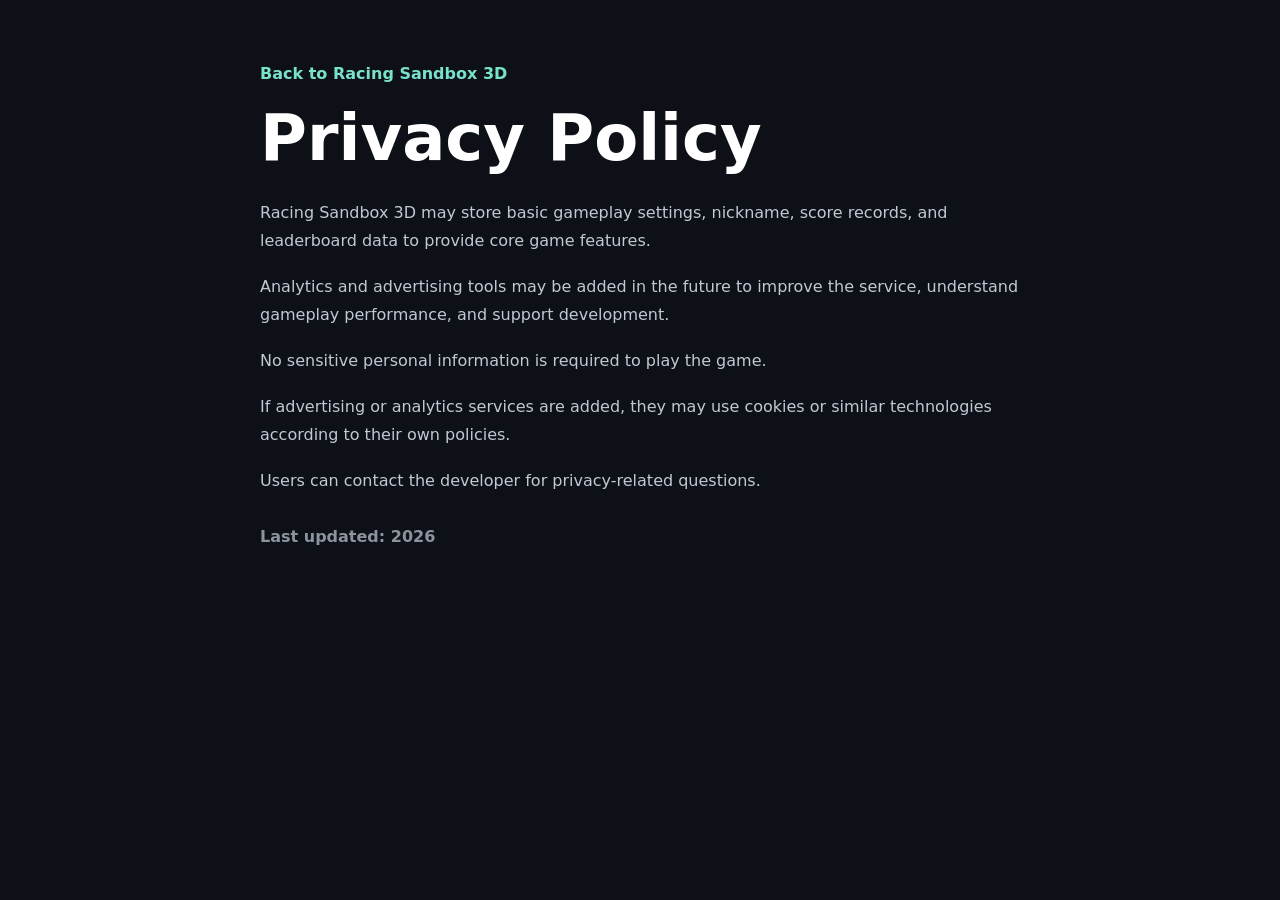
==== privacy.html @ 049fa621 "Formalize privacy and ad placeholders" ====
<!DOCTYPE html>
<html lang="en">
<head>
  <meta charset="UTF-8" />
  <meta name="viewport" content="width=device-width, initial-scale=1.0" />
  <title>Privacy Policy - Racing Sandbox 3D</title>
  <link rel="icon" type="image/svg+xml" href="favicon.svg" />
  <link rel="stylesheet" href="style.css" />
</head>
<body class="policy-page">
  <main class="policy-document">
    <a class="policy-back" href="/">Back to Racing Sandbox 3D</a>
    <h1>Privacy Policy</h1>
    <p>Racing Sandbox 3D may store basic gameplay settings, nickname, score records, and leaderboard data to provide core game features.</p>
    <p>Analytics and advertising tools may be added in the future to improve the service, understand gameplay performance, and support development.</p>
    <p>No sensitive personal information is required to play the game.</p>
    <p>If advertising or analytics services are added, they may use cookies or similar technologies according to their own policies.</p>
    <p>Users can contact the developer for privacy-related questions.</p>
    <p class="policy-updated">Last updated: 2026</p>
  </main>
</body>
</html>
---- style.css ----
*, *::before, *::after { box-sizing: border-box; margin: 0; padding: 0; }

html, body {
  width: 100%; height: 100%;
  overflow: hidden;
  background: #0d1117;
  font-family: 'Segoe UI', system-ui, sans-serif;
  color: #fff;
}

#three-canvas, #hud-canvas {
  position: fixed;
  top: 0; left: 0;
  width: 100%; height: 100%;
  display: none;
}
#three-canvas { z-index: 0; }
#hud-canvas   { z-index: 1; pointer-events: none; }

/* ── screens ── */
.screen {
  display: none;
  position: fixed; inset: 0;
  z-index: 10;
  background: linear-gradient(160deg, #0d1117 0%, #11202e 100%);
  flex-direction: column;
  align-items: center;
}
.screen.active { display: flex; }

.screen-header { text-align: center; padding: 32px 0 16px; }
.screen-header h1 {
  font-size: 2.4rem; font-weight: 900;
  letter-spacing: 4px;
  background: linear-gradient(90deg, #2ec4b6, #c77dff);
  -webkit-background-clip: text; -webkit-text-fill-color: transparent;
}
.screen-header .subtitle { color: #8b949e; margin-top: 6px; font-size: 1rem; }

.main-menu {
  width: min(1120px, calc(100vw - 32px));
  height: 100%;
  overflow-y: auto;
  padding: 72px 0 36px;
}
.main-hero {
  min-height: min(620px, calc(100vh - 40px));
  display: grid;
  align-content: center;
  gap: 18px;
}
.main-kicker {
  color: #79e2cb;
  font-size: 0.82rem;
  font-weight: 900;
  letter-spacing: 0.12em;
  text-transform: uppercase;
}
.main-hero h1 {
  font-size: clamp(2.5rem, 7vw, 5.6rem);
  line-height: 0.95;
  letter-spacing: 0;
}
.main-copy {
  max-width: 650px;
  color: #c0c8d4;
  font-size: 1.08rem;
  line-height: 1.55;
}
.main-controls,
.main-actions {
  display: flex;
  flex-wrap: wrap;
  gap: 10px;
}
.main-controls span {
  border: 1px solid #30363d;
  border-radius: 8px;
  background: rgba(13,17,23,0.72);
  color: #d7dde8;
  padding: 8px 10px;
  font-size: 0.84rem;
  font-weight: 800;
}
.main-play {
  min-width: 180px;
  min-height: 52px;
}
.main-info {
  display: grid;
  grid-template-columns: repeat(4, minmax(0, 1fr));
  gap: 14px;
  padding-bottom: 20px;
}
.main-info article {
  border-top: 1px solid #30363d;
  padding-top: 14px;
}
.main-info h2 {
  font-size: 0.95rem;
  margin-bottom: 6px;
}
.main-info p {
  color: #9aa4b2;
  font-size: 0.82rem;
  line-height: 1.5;
}
.main-info-link,
.main-footer-links a,
.policy-back {
  color: #79e2cb;
  font-weight: 800;
  text-decoration: none;
}
.main-info-link:hover,
.main-footer-links a:hover,
.policy-back:hover {
  text-decoration: underline;
}
.main-footer-links {
  display: flex;
  flex-wrap: wrap;
  gap: 14px;
  border-top: 1px solid #30363d;
  padding: 18px 0 0;
  margin-top: 8px;
}
.ad-placeholder {
  width: 100%;
  max-width: 728px;
  height: 90px;
  min-height: 90px;
  display: grid;
  place-items: center;
  align-content: center;
  gap: 4px;
  border: 1px dashed #58606b;
  border-radius: 8px;
  background: rgba(255,255,255,0.045);
  color: #c0c8d4;
  margin-top: 8px;
  flex-shrink: 0;
}
.ad-placeholder span {
  font-weight: 900;
  letter-spacing: 0.08em;
  text-transform: uppercase;
}
.ad-placeholder small {
  color: #7d8590;
}
#ad-main-menu-banner,
#ad-game-over-banner {
  max-width: 728px;
  height: 90px;
}
.profile-widget { position: fixed; top: 16px; right: 16px; z-index: 55; }
.profile-chip {
  min-width: 176px; height: 42px;
  display: grid; grid-template-columns: 14px 1fr auto;
  align-items: center; gap: 9px;
  border: 1px solid rgba(255,255,255,0.16);
  border-radius: 999px; background: rgba(13,17,23,0.86);
  color: #fff; padding: 0 14px; cursor: pointer; font-weight: 800;
}
.profile-dot { width: 12px; height: 12px; border-radius: 50%; background: #2ec4b6; }
.profile-chip b { color: #ffd166; font-size: 0.8rem; }
.profile-panel {
  position: absolute; top: 50px; right: 0; width: 318px;
  border: 1px solid #30363d; border-radius: 12px;
  background: #151b23; padding: 16px;
  box-shadow: 0 20px 50px rgba(0,0,0,0.45);
}
.profile-panel-head {
  display: flex; justify-content: space-between; align-items: center;
  margin-bottom: 12px;
}
.profile-auth-box, .profile-field { display: grid; gap: 7px; margin-bottom: 12px; }
.profile-auth-box input, .profile-field input {
  height: 36px; border-radius: 8px; border: 1px solid #30363d;
  background: #0d1117; color: #fff; padding: 0 11px;
}
.profile-field span, .profile-auth-box span, .profile-note {
  color: #8b949e; font-size: 0.76rem;
}
.profile-wallet {
  height: 42px; display: flex; align-items: center; justify-content: space-between;
  border-radius: 8px; background: #0d1117; padding: 0 12px; margin-bottom: 12px;
}
.profile-wallet b { color: #ffd166; }
.profile-note { margin-top: 10px; line-height: 1.4; }

/* ── car select ── */
.category-tabs {
  display: flex; gap: 8px; margin-bottom: 20px;
}
.cat-tab {
  padding: 8px 22px; border-radius: 20px; border: none; cursor: pointer;
  font-size: 0.85rem; font-weight: 600; transition: all .15s;
  background: #1e2630; color: #aaa;
}
.cat-tab.active { background: #2ec4b6; color: #0d1117; }

.home-layout {
  display: grid;
  grid-template-columns: minmax(0, 1fr) 340px;
  gap: 22px;
  width: min(1320px, calc(100vw - 32px));
  min-height: 0;
}
.car-grid {
  display: flex; gap: 20px; flex-wrap: wrap;
  justify-content: center; padding: 0 4px 8px;
  overflow-y: auto; max-height: 52vh;
}

.car-card {
  width: 218px; border-radius: 12px; padding: 14px;
  background: linear-gradient(180deg, #1b222c 0%, #121820 100%);
  border: 2px solid #30363d;
  cursor: pointer; transition: all .18s; text-align: center;
  flex-shrink: 0;
}
.car-card:hover  { border-color: #555; transform: translateY(-3px); }
.car-card.selected { border-color: #2ec4b6; background: #0e2a33; }

.car-preview {
  width: 100%; height: 96px;
  border-radius: 8px; margin-bottom: 10px;
  display: flex; align-items: center; justify-content: center;
  border: 1px solid rgba(255,255,255,0.06);
  overflow: hidden;
}
.car-preview canvas { width: 100%; height: 100%; }
.car-name  { font-size: 0.95rem; font-weight: 700; margin-bottom: 4px; }
.car-badge {
  display: inline-block; padding: 2px 10px; border-radius: 10px;
  font-size: 0.72rem; font-weight: 600; color: #0d1117;
  background: #2ec4b6; margin-bottom: 8px;
}
.car-spec  { font-size: 0.75rem; color: #8b949e; line-height: 1.7; text-align: left; }
.car-tags {
  display: flex; justify-content: center; gap: 6px;
  margin: 2px 0 10px;
}
.car-tags span {
  background: #0d1117;
  border: 1px solid #2c3542;
  border-radius: 6px;
  color: #b7c0cf;
  font-size: 0.68rem;
  padding: 2px 7px;
}
.stat-row {
  display: grid;
  grid-template-columns: 42px 1fr;
  align-items: center;
  gap: 8px;
  margin: 7px 0;
}
.stat-row b {
  height: 7px;
  background: #0d1117;
  border-radius: 8px;
  overflow: hidden;
}
.stat-row i {
  display: block;
  height: 100%;
  background: linear-gradient(90deg, #2ec4b6, #ffd84a);
}
.stat-row.over b {
  box-shadow: 0 0 0 1px #ffd166, 0 0 18px rgba(255, 209, 102, 0.38);
}
.stat-row.over i {
  background: linear-gradient(90deg, #ffd166, #ff4d6d);
}

.screen-footer {
  display: flex; align-items: center; justify-content: space-between;
  width: 100%; max-width: 960px; padding: 16px 24px 28px;
  margin-top: auto;
}
.car-desc { color: #8b949e; font-size: 0.9rem; flex: 1; padding-right: 20px; }
.menu-credits {
  color: #6f7886;
  font-size: 0.76rem;
  padding: 0 16px 14px;
  text-align: center;
}

/* ── track select ── */
.track-grid {
  display: flex; gap: 18px; justify-content: center;
  padding: 8px 24px; overflow-y: auto;
  flex-wrap: wrap; max-width: 1400px;
  max-height: 60vh;
}
.track-card {
  width: 316px; border-radius: 10px; overflow: hidden;
  background: #161b22; border: 2px solid #30363d;
  cursor: pointer; transition: all .18s;
  flex-shrink: 0;
}
.track-card:hover   { border-color: #555; transform: translateY(-3px); }
.track-card.selected { border-color: #2ec4b6; background: #0e2a33; }
.track-map { width: 100%; height: 160px; display: block; }
.track-info { padding: 10px 14px 12px; }
.track-info h3   { font-size: 0.95rem; margin-bottom: 4px; }
.track-info span { font-size: 0.72rem; color: #8b949e; margin-right: 10px; }
.track-info .track-gp {
  display: block;
  color: #d7dde8;
  font-weight: 800;
  margin: 0 0 6px;
}
.track-info .desc {
  display: block; font-size: 0.7rem; color: #6b7280;
  margin-top: 4px; line-height: 1.3;
}
.track-info .track-character {
  color: #d7dde8;
  font-weight: 700;
}
.track-selected-badge {
  display: block; text-align: center;
  color: #2ec4b6; font-size: 0.8rem; font-weight: 700;
  padding-bottom: 10px;
}

/* ── skin / mode select ── */
.skin-grid,
.mode-grid {
  display: flex;
  gap: 18px;
  justify-content: center;
  align-content: flex-start;
  flex-wrap: wrap;
  width: min(1120px, calc(100vw - 32px));
  max-height: 62vh;
  overflow-y: auto;
  padding: 8px 12px;
}
.skin-card,
.mode-card {
  width: 250px;
  min-height: 190px;
  border-radius: 10px;
  border: 2px solid #30363d;
  background: #161b22;
  color: #fff;
  cursor: pointer;
  text-align: left;
  padding: 16px;
  transition: transform .18s, border-color .18s, background .18s;
}
.skin-card:hover,
.mode-card:hover {
  transform: translateY(-3px);
  border-color: #555;
}
.skin-card.selected,
.mode-card:hover {
  border-color: #2ec4b6;
  background: #0e2a33;
}
.skin-card.locked {
  opacity: 0.55;
  filter: saturate(0.55);
}
.skin-swatch {
  display: block;
  height: 58px;
  border-radius: 8px;
  margin-bottom: 12px;
  border: 1px solid rgba(255,255,255,0.16);
  background:
    linear-gradient(135deg, var(--skin-color), var(--skin-color) 48%, var(--skin-accent) 50%, var(--skin-accent)),
    #0d1117;
  box-shadow: inset 0 0 24px rgba(255,255,255,0.1);
}
.skin-card b,
.mode-card b {
  display: block;
  font-size: 1rem;
  margin-bottom: 4px;
}
.mode-card b {
  font-size: 1.4rem;
  letter-spacing: 2px;
}
.skin-card small {
  display: inline-block;
  color: #0d1117;
  background: var(--skin-accent);
  border-radius: 999px;
  padding: 2px 9px;
  font-size: 0.68rem;
  font-weight: 900;
  margin-bottom: 10px;
}
.skin-card em,
.skin-card span:not(.skin-swatch),
.mode-card span {
  display: block;
  color: #9aa4b2;
  font-size: 0.78rem;
  line-height: 1.45;
  font-style: normal;
}
.skin-card em {
  color: var(--skin-accent);
  font-weight: 800;
  margin-bottom: 5px;
}
.ghost-option {
  display: flex;
  align-items: center;
  gap: 9px;
  min-height: 36px;
  padding: 0 14px;
  border: 1px solid #30363d;
  border-radius: 8px;
  background: #151b23;
  color: #d7dde8;
  font-size: 0.86rem;
  font-weight: 800;
  margin-bottom: 8px;
}
.ghost-option input {
  width: 16px;
  height: 16px;
  accent-color: #2ec4b6;
}

/* ── multiplayer lobby ── */
.lobby-layout {
  width: 100%;
  max-width: 1100px;
  margin: 0 auto;
  padding: 0 24px 24px;
  display: grid;
  grid-template-columns: minmax(320px, 380px) 1fr;
  gap: 22px;
  align-items: start;
}
.lobby-mode-pane,
.lobby-room-pane {
  background: rgba(13,17,23,0.85);
  border: 1px solid #21262d;
  border-radius: 14px;
  padding: 18px;
  display: flex;
  flex-direction: column;
  gap: 14px;
}
.lobby-room-pane { min-height: 460px; padding: 22px; }
.lobby-room-pane.hidden,
.lobby-pane.hidden,
.lobby-room-controls.hidden { display: none; }
.lobby-mode-tabs {
  display: grid;
  grid-template-columns: 1fr 1fr;
  gap: 8px;
}
.lobby-tab {
  background: #0d1117;
  border: 1px solid #21262d;
  color: #c0c5cf;
  padding: 9px 0;
  border-radius: 8px;
  cursor: pointer;
  font-weight: 800;
}
.lobby-tab.active {
  background: #2ec4b6;
  color: #0d1117;
  border-color: #2ec4b6;
}
.lobby-pane {
  display: flex;
  flex-direction: column;
  gap: 10px;
}
.lobby-pane-hint {
  color: #8b949e;
  font-size: 0.82rem;
  line-height: 1.5;
}
.lobby-field {
  display: grid;
  gap: 6px;
}
.lobby-field > span {
  font-size: 0.78rem;
  color: #8b949e;
  text-transform: uppercase;
  letter-spacing: 0.06em;
}
.lobby-field input,
.lobby-field select {
  background: #0d1117;
  color: #f0f6fc;
  border: 1px solid #30363d;
  border-radius: 7px;
  padding: 8px 10px;
  font-size: 0.92rem;
}
.lobby-field input:focus,
.lobby-field select:focus {
  outline: none;
  border-color: #2ec4b6;
}
.lobby-divider {
  display: flex;
  align-items: center;
  gap: 10px;
  font-size: 0.74rem;
  color: #58606b;
  margin: 4px 0;
}
.lobby-divider::before,
.lobby-divider::after {
  content: '';
  flex: 1;
  height: 1px;
  background: #21262d;
}
.lobby-queue-status {
  background: #0d1117;
  padding: 12px;
  border-radius: 8px;
  color: #79e2cb;
  font-weight: 800;
  text-align: center;
  font-size: 0.92rem;
  border: 1px dashed #1d3a3a;
}
.lobby-conn-state {
  font-size: 0.74rem;
  color: #58606b;
  text-align: center;
}
.lobby-conn-state.online { color: #2ec4b6; }
.lobby-conn-state.offline { color: #f4736d; }
.lobby-room-head {
  display: flex;
  justify-content: space-between;
  align-items: center;
  gap: 12px;
  padding-bottom: 14px;
  border-bottom: 1px solid #21262d;
}
.lobby-room-label {
  font-size: 0.74rem;
  color: #8b949e;
  text-transform: uppercase;
  letter-spacing: 0.06em;
}
.lobby-room-head h2 {
  font-family: 'Courier New', monospace;
  font-size: 2.2rem;
  letter-spacing: 0.18em;
  color: #ffd166;
  margin: 4px 0 0;
}
.lobby-room-meta {
  display: flex;
  flex-direction: column;
  gap: 4px;
  text-align: right;
}
.lobby-room-meta span {
  font-size: 0.82rem;
  color: #c0c5cf;
}
.lobby-room-controls {
  display: grid;
  grid-template-columns: 1fr 1fr;
  gap: 12px;
}
.lobby-player-list {
  list-style: none;
  margin: 0;
  padding: 0;
  display: flex;
  flex-direction: column;
  gap: 8px;
}
.lobby-player-row {
  display: grid;
  grid-template-columns: 32px 1fr auto auto;
  gap: 10px;
  align-items: center;
  background: #0d1117;
  border: 1px solid #21262d;
  padding: 9px 12px;
  border-radius: 8px;
}
.lobby-player-row.is-me { border-color: #2ec4b6; }
.lobby-player-row.is-host { border-color: #ffd166; }
.lobby-player-dot { width: 14px; height: 14px; border-radius: 50%; }
.lobby-player-name { font-weight: 800; color: #f0f6fc; }
.lobby-player-car { font-size: 0.78rem; color: #8b949e; }
.lobby-player-flag {
  font-size: 0.72rem;
  padding: 3px 7px;
  border-radius: 999px;
  background: #21262d;
  color: #8b949e;
  letter-spacing: 0.05em;
}
.lobby-player-flag.ready { background: #14442d; color: #4ade80; }
.lobby-player-flag.host { background: #4a3000; color: #ffd166; }
.lobby-room-actions {
  display: flex;
  gap: 10px;
  flex-wrap: wrap;
  justify-content: flex-end;
  margin-top: auto;
}
.lobby-toast {
  position: fixed;
  bottom: 24px;
  left: 50%;
  transform: translateX(-50%);
  background: rgba(13,17,23,0.94);
  border: 1px solid #2ec4b6;
  color: #f0f6fc;
  padding: 12px 18px;
  border-radius: 10px;
  z-index: 80;
  font-size: 0.9rem;
}
.lobby-toast.hidden { display: none; }

#mp-standings {
  position: fixed;
  top: 16px;
  left: 16px;
  z-index: 50;
  background: rgba(8,11,16,0.78);
  border: 1px solid rgba(255,255,255,0.12);
  border-radius: 12px;
  padding: 10px 14px;
  font-family: monospace;
  font-size: 0.84rem;
  color: #f0f6fc;
  pointer-events: none;
  min-width: 180px;
}
#mp-standings.hidden { display: none; }
#mp-standings h4 {
  margin: 0 0 8px;
  font-size: 0.74rem;
  letter-spacing: 0.12em;
  color: #8b949e;
  text-transform: uppercase;
}
.mp-standings-row {
  display: grid;
  grid-template-columns: 22px 1fr auto;
  gap: 6px;
  align-items: center;
  padding: 3px 0;
}
.mp-standings-row.mine { color: #2ec4b6; }
.mp-standings-row.finished { color: #ffd166; }
.mp-standings-dot { width: 10px; height: 10px; border-radius: 50%; }

.mpresults-box {
  width: min(640px, 92vw);
  background: rgba(13,17,23,0.92);
  border: 1px solid #21262d;
  border-radius: 14px;
  padding: 28px;
  box-shadow: 0 20px 60px rgba(0,0,0,0.5);
  margin: auto;
}
.mpresults-box h2 {
  margin: 0 0 18px;
  font-size: 1.8rem;
  text-align: center;
}
.mpresults-list {
  list-style: none;
  margin: 0 0 18px;
  padding: 0;
  display: flex;
  flex-direction: column;
  gap: 8px;
}
.mpresults-row {
  display: grid;
  grid-template-columns: 36px 1fr auto auto;
  gap: 12px;
  align-items: center;
  background: #0d1117;
  border: 1px solid #21262d;
  padding: 10px 14px;
  border-radius: 8px;
}
.mpresults-row.mine { border-color: #2ec4b6; }
.mpresults-row.first { border-color: #ffd166; background: rgba(74,48,0,0.35); }
.mpresults-row.dnf { opacity: 0.66; }
.mpresults-rank { font-family: monospace; font-size: 1.1rem; font-weight: 800; color: #ffd166; }
.mpresults-name { font-weight: 800; }
.mpresults-car { font-size: 0.78rem; color: #8b949e; }
.mpresults-time { font-family: monospace; color: #c0c5cf; }
.mpresults-best { font-family: monospace; font-size: 0.84rem; color: #c77dff; }
.mpresults-actions { display: flex; gap: 10px; justify-content: center; }

/* ── buttons ── */
.btn-primary, .btn-secondary {
  padding: 12px 36px; border-radius: 8px; border: none;
  cursor: pointer; font-size: 1rem; font-weight: 700;
  transition: all .15s;
}
.btn-primary   { background: #2ec4b6; color: #0d1117; }
.btn-primary:hover   { background: #3dd8c8; }
.btn-secondary { background: #1e2630; color: #fff; }
.btn-secondary:hover { background: #2a3540; }

/* ── results ── */
.results-box {
  background: #161b22; border: 2px solid #30363d;
  border-radius: 18px; padding: 38px 46px;
  text-align: center; margin: auto;
  width: min(680px, calc(100vw - 32px));
  max-height: calc(100vh - 32px);
  overflow-y: auto;
}
.results-title { font-size: 1.8rem; font-weight: 800; margin-bottom: 16px; }
.results-title.new { color: #c77dff; }
.results-time  { font-size: 3.2rem; font-weight: 900; font-family: monospace; margin-bottom: 24px; }
.results-summary {
  display: grid;
  grid-template-columns: repeat(3, 1fr);
  gap: 10px;
  margin: 0 0 18px;
}
.results-summary div {
  background: #0d1117;
  border: 1px solid #222a34;
  border-radius: 8px;
  padding: 10px;
}
.results-summary span {
  display: block;
  color: #8b949e;
  font-size: 0.72rem;
  text-transform: uppercase;
  letter-spacing: 0.08em;
  margin-bottom: 5px;
}
.results-summary b {
  font-family: monospace;
  font-size: 1rem;
  color: #f0f6fc;
}
.results-sectors { display: flex; flex-direction: column; gap: 10px; margin-bottom: 22px; }
.sector-row {
  display: grid; grid-template-columns: 90px 1fr 120px; align-items: center;
  gap: 12px;
  background: #0d1117; border-radius: 8px; padding: 8px 18px;
}
.sector-label { color: #8b949e; font-size: 0.9rem; }
.sector-time  { font-family: monospace; font-size: 1rem; font-weight: 600; }
.sector-time.best { color: #c77dff; }
.sector-best {
  color: #7d8590;
  font-family: monospace;
  font-size: 0.78rem;
  text-align: right;
}
.results-actions,
.results-extra-actions {
  display: flex;
  gap: 12px;
  justify-content: center;
  flex-wrap: wrap;
}
.results-extra-actions {
  margin-top: 12px;
}
.rewarded-ad-button {
  margin-top: 12px;
  width: min(320px, 100%);
}
#ad-game-over-banner {
  margin: 18px auto 0;
}

.policy-page {
  min-height: 100%;
  overflow-y: auto;
  background: #0d1117;
}
.policy-document {
  width: min(760px, calc(100vw - 32px));
  margin: 0 auto;
  padding: 64px 0;
}
.policy-document h1 {
  font-size: clamp(2.2rem, 6vw, 4rem);
  margin: 18px 0 24px;
  letter-spacing: 0;
}
.policy-document p {
  color: #c0c8d4;
  font-size: 1rem;
  line-height: 1.75;
  margin: 0 0 18px;
}
.policy-document .policy-updated {
  color: #8b949e;
  font-weight: 800;
  margin-top: 28px;
}

/* ── online leaderboard ── */
.leaderboard-panel {
  text-align: left;
  border-top: 1px solid #30363d;
  border-bottom: 1px solid #30363d;
  padding: 18px 0 16px;
  margin-bottom: 24px;
}
.leaderboard-head {
  display: flex; align-items: flex-start; justify-content: space-between;
  gap: 18px; margin-bottom: 12px;
}
.leaderboard-title { font-size: 1rem; font-weight: 800; }
.leaderboard-subtitle { color: #8b949e; font-size: 0.78rem; margin-top: 3px; }
.btn-small {
  height: 34px;
  padding: 0 14px;
  font-size: 0.82rem;
}
.hidden { display: none !important; }

/* ── global lap completion toast ── */
.global-toast-container {
  position: fixed;
  top: 70px;
  left: 50%;
  transform: translateX(-50%);
  z-index: 80;
  display: flex;
  flex-direction: column;
  gap: 8px;
  pointer-events: none;
  width: min(540px, calc(100vw - 32px));
}
.global-toast {
  background: rgba(13, 17, 23, 0.92);
  border: 1px solid var(--player-theme, #2ec4b6);
  border-radius: 10px;
  padding: 10px 16px;
  color: #fff;
  font-size: 0.92rem;
  font-weight: 700;
  text-align: center;
  box-shadow: 0 12px 32px rgba(0, 0, 0, 0.5),
              inset 0 0 22px color-mix(in srgb, var(--player-theme, #2ec4b6) 16%, transparent);
  opacity: 0;
  transform: translateY(-12px);
  transition: opacity 0.32s, transform 0.32s;
}
.global-toast.show {
  opacity: 1;
  transform: translateY(0);
}
.global-toast b {
  color: var(--player-theme, #2ec4b6);
  text-shadow: 0 0 8px color-mix(in srgb, var(--player-theme, transparent) 50%, transparent);
}
.global-toast time {
  font-family: monospace;
  color: #ffd166;
  margin-left: 4px;
}

/* ── auth screen ── */
#screen-auth {
  justify-content: center;
  align-items: center;
  padding: 24px;
}
.auth-card {
  width: min(420px, 100%);
  padding: 32px 28px;
  border-radius: 16px;
  background: rgba(21, 27, 35, 0.94);
  border: 1px solid #30363d;
  box-shadow: 0 24px 60px rgba(0, 0, 0, 0.5);
  display: flex;
  flex-direction: column;
  gap: 18px;
}
.auth-title {
  font-size: 1.9rem;
  font-weight: 900;
  letter-spacing: 3px;
  text-align: center;
  background: linear-gradient(90deg, #2ec4b6, #c77dff);
  -webkit-background-clip: text;
  -webkit-text-fill-color: transparent;
}
.auth-subtitle {
  text-align: center;
  color: #8b949e;
  font-size: 0.92rem;
  margin-top: -8px;
}
.auth-form { display: flex; flex-direction: column; gap: 14px; }
.auth-field { display: flex; flex-direction: column; gap: 6px; }
.auth-field span { color: #8b949e; font-size: 0.78rem; }
.auth-field input {
  height: 40px;
  border-radius: 8px;
  border: 1px solid #30363d;
  background: #0d1117;
  color: #fff;
  padding: 0 12px;
  font-size: 0.95rem;
  outline: none;
  transition: border-color 0.15s;
}
.auth-field input:focus { border-color: #2ec4b6; }
.auth-error {
  min-height: 1.1em;
  color: #f87171;
  font-size: 0.82rem;
  text-align: center;
}
.auth-submit {
  width: 100%;
  height: 44px;
  font-size: 0.95rem;
  border-radius: 8px;
  border: none;
  cursor: pointer;
  font-weight: 700;
}
.auth-switch {
  display: flex;
  justify-content: center;
  align-items: center;
  gap: 8px;
  color: #8b949e;
  font-size: 0.85rem;
}
.btn-link {
  background: none;
  border: none;
  color: #2ec4b6;
  cursor: pointer;
  font-weight: 700;
  font-size: 0.88rem;
  padding: 0;
}
.btn-link:hover { color: #3dd8c8; text-decoration: underline; }
.car-card.locked {
  opacity: 0.62;
  filter: saturate(0.55);
}
.car-lock {
  margin: 8px 12px 12px;
  padding: 8px 10px;
  text-align: center;
  border-radius: 8px;
  background: rgba(0,0,0,0.42);
  color: #ffd166;
  font-size: 0.78rem;
  font-weight: 800;
}
.car-lock b,
.car-lock span {
  display: block;
}
.car-lock span {
  margin-top: 3px;
  color: #c8d0da;
  font-size: 0.72rem;
  font-weight: 700;
}
.car-buy { margin-top: 8px; width: 100%; }
.car-buy:disabled { opacity: 0.48; cursor: not-allowed; }
.home-leaderboard {
  align-self: stretch; background: #151b23; border: 1px solid #30363d;
  border-radius: 12px; padding: 16px; min-height: 360px;
}
.home-board-head { display: grid; gap: 10px; margin-bottom: 12px; }
.home-board-head strong { display: block; font-size: 1rem; }
.home-board-head span { color: #8b949e; font-size: 0.78rem; }
#home-leaderboard-track {
  height: 36px; border-radius: 8px; border: 1px solid #30363d;
  background: #0d1117; color: #fff; padding: 0 10px; font-weight: 700;
}
.global-leaderboard-list.compact .global-leaderboard-row {
  grid-template-columns: 36px 1fr auto; min-height: 38px;
}
.global-leaderboard-list.compact .global-leaderboard-meta { display: none; }
.leaderboard-list {
  list-style: none;
  display: flex; flex-direction: column; gap: 6px;
  margin: 0 0 10px;
}
.leaderboard-row {
  display: grid;
  grid-template-columns: 38px 1fr auto;
  align-items: center;
  min-height: 34px;
  background: #0d1117;
  border: 1px solid #222a34;
  border-radius: 8px;
  padding: 0 12px;
  box-shadow: inset 4px 0 0 var(--player-theme, #2ec4b6), inset 0 0 18px color-mix(in srgb, var(--player-theme, #2ec4b6) 18%, transparent);
}
.leaderboard-row.mine {
  border-color: var(--player-theme, #2ec4b6);
  background: color-mix(in srgb, var(--player-theme, #2ec4b6) 18%, #0d1117);
}
.leaderboard-rank { color: var(--player-theme, #2ec4b6); font-weight: 900; font-size: 0.9rem; }
.leaderboard-row:first-child .leaderboard-rank,
.global-leaderboard-row:first-child .leaderboard-rank {
  color: #ffd166;
  text-shadow: 0 0 10px rgba(255, 209, 102, 0.55);
}
.leaderboard-driver {
  min-width: 0;
  color: var(--player-theme, #d7dde8);
  font-size: 0.88rem;
  overflow: hidden; text-overflow: ellipsis; white-space: nowrap;
  text-shadow: 0 0 6px color-mix(in srgb, var(--player-theme, transparent) 45%, transparent);
}
.leaderboard-time {
  color: var(--player-theme, #fff);
  font-family: monospace;
  font-weight: 800;
  font-size: 0.95rem;
  text-shadow: 0 0 6px color-mix(in srgb, var(--player-theme, transparent) 45%, transparent);
}
.leaderboard-empty {
  color: #8b949e;
  text-align: center;
  background: #0d1117;
  border-radius: 8px;
  padding: 10px 12px;
  font-size: 0.86rem;
}
.leaderboard-status {
  min-height: 18px;
  color: #8b949e;
  font-size: 0.78rem;
  text-align: center;
}

@media (max-width: 620px) {
  .main-menu {
    width: calc(100vw - 24px);
    padding-top: 68px;
  }
  .main-hero {
    min-height: auto;
    padding-bottom: 24px;
  }
  .main-actions .btn-primary,
  .main-actions .btn-secondary {
    width: 100%;
  }
  .main-info {
    grid-template-columns: 1fr;
  }
  .ad-placeholder {
    max-width: 320px;
    height: 50px;
    min-height: 50px;
  }
  #ad-main-menu-banner,
  #ad-game-over-banner {
    max-width: 320px;
    height: 50px;
  }
  .results-box {
    padding: 28px 22px;
  }
  .results-time {
    font-size: 2.45rem;
  }
  .leaderboard-head {
    flex-direction: column;
    align-items: stretch;
  }
  .results-summary {
    grid-template-columns: 1fr;
  }
  .results-actions,
  .results-extra-actions {
    flex-direction: column;
  }
  .results-actions .btn-primary,
  .results-actions .btn-secondary,
  .results-extra-actions .btn-secondary {
    width: 100%;
  }
  .leaderboard-submit {
    grid-template-columns: 1fr;
  }
  .leaderboard-submit .btn-secondary {
    width: 100%;
  }
  .home-layout {
    grid-template-columns: 1fr;
    overflow-y: auto;
    width: calc(100vw - 24px);
  }
  .profile-panel {
    width: min(318px, calc(100vw - 32px));
  }
  .global-leaderboard-row {
    grid-template-columns: 32px 1fr auto;
  }
  .global-leaderboard-meta {
    grid-column: 2 / 4;
  }
}

/* ── controls hint ── */
#controls-hint {
  position: fixed; bottom: 98px; left: 50%; transform: translateX(-50%);
  z-index: 5; display: flex; gap: 12px;
  background: rgba(0,0,0,0.55); border-radius: 20px;
  padding: 6px 18px; pointer-events: none;
  animation: fadeout 4s forwards;
  animation-delay: 3s;
  max-width: 90vw; flex-wrap: wrap; justify-content: center;
}
#controls-hint span {
  font-size: 0.72rem; color: rgba(255,255,255,0.7);
  white-space: nowrap;
}
@keyframes fadeout { to { opacity: 0; } }

/* ── help button + overlay ── */
#btn-help {
  position: fixed; top: 16px; left: 16px; z-index: 50;
  width: 38px; height: 38px; border-radius: 50%;
  border: 2px solid rgba(255,255,255,0.4);
  background: rgba(0,0,0,0.6);
  color: #fff; font-size: 1.15rem; font-weight: 800;
  cursor: pointer;
  transition: all .15s;
}
#btn-help:hover { background: rgba(46,196,182,0.85); border-color: #fff; }

#help-overlay {
  position: fixed; inset: 0; z-index: 60;
  background: rgba(0,0,0,0.78);
  display: flex; align-items: center; justify-content: center;
  padding: 32px;
}
#help-overlay.hidden { display: none; }
#starter-reward-overlay {
  position: fixed; inset: 0; z-index: 70;
  display: flex; align-items: center; justify-content: center;
  background: rgba(0,0,0,0.82); padding: 24px;
}
#starter-reward-overlay.hidden { display: none; }
.reward-pack-box {
  width: min(560px, 100%);
  background: #151b23;
  border: 2px solid #30363d;
  border-radius: 16px;
  padding: 28px;
  text-align: center;
}
.reward-pack-box h2 {
  font-size: 1.6rem;
  letter-spacing: 2px;
  color: #ffd166;
}
.reward-pack-box p,
.reward-pack-result {
  color: #8b949e;
  margin-top: 6px;
}
.reward-card-row {
  display: grid;
  grid-template-columns: repeat(3, 1fr);
  gap: 12px;
  margin: 22px 0;
}
.reward-card {
  min-height: 86px;
  display: flex;
  align-items: center;
  justify-content: center;
  border-radius: 10px;
  border: 1px solid #30363d;
  background: #0d1117;
  color: #fff;
  font-weight: 900;
  padding: 10px;
}
#leaderboard-overlay {
  position: fixed; inset: 0; z-index: 58;
  background: rgba(0,0,0,0.78);
  display: flex; align-items: center; justify-content: center;
  padding: 28px;
}
#leaderboard-overlay.hidden { display: none; }
.leaderboard-modal {
  width: min(720px, 100%);
  max-height: 86vh;
  overflow-y: auto;
  background: #161b22;
  border: 2px solid #30363d;
  border-radius: 14px;
  padding: 24px;
}
.modal-head {
  display: flex;
  align-items: flex-start;
  justify-content: space-between;
  gap: 16px;
  margin-bottom: 16px;
}
.leaderboard-tabs {
  display: flex;
  gap: 8px;
  margin-bottom: 12px;
}
.leaderboard-tab {
  border: 1px solid #30363d;
  background: #0d1117;
  color: #c0c5cf;
  border-radius: 8px;
  padding: 8px 14px;
  cursor: pointer;
  font-weight: 900;
}
.leaderboard-tab.active {
  background: #2ec4b6;
  color: #0d1117;
  border-color: #2ec4b6;
}
.leaderboard-submit {
  display: grid;
  grid-template-columns: minmax(0, 1fr) auto;
  gap: 8px;
  margin-bottom: 14px;
}
.leaderboard-submit input {
  min-width: 0;
  height: 34px;
  border-radius: 8px;
  border: 1px solid #30363d;
  background: #0d1117;
  color: #fff;
  padding: 0 10px;
}
.monetization-leaderboard-row {
  display: grid;
  grid-template-columns: 42px 1fr auto auto;
  gap: 10px;
  align-items: center;
  min-height: 38px;
  background: #0d1117;
  border: 1px solid #222a34;
  border-radius: 8px;
  padding: 0 12px;
}
.modal-head h2 {
  font-size: 1.45rem;
  margin-bottom: 4px;
}
.modal-head p {
  color: #8b949e;
  font-size: 0.82rem;
}
#leaderboard-track-filter {
  min-width: 210px;
  height: 34px;
  border-radius: 8px;
  border: 1px solid #30363d;
  background: #0d1117;
  color: #fff;
  padding: 0 10px;
  font-weight: 700;
}
.btn-icon {
  width: 34px; height: 34px;
  border-radius: 8px;
  border: 1px solid #30363d;
  background: #0d1117;
  color: #fff;
  cursor: pointer;
  font-size: 1.3rem;
  line-height: 1;
}
.global-leaderboard-list {
  list-style: none;
  display: flex;
  flex-direction: column;
  gap: 7px;
  margin-bottom: 16px;
}
.global-leaderboard-row {
  display: grid;
  grid-template-columns: 40px minmax(110px, 1fr) minmax(150px, 1.25fr) auto;
  align-items: center;
  gap: 12px;
  min-height: 42px;
  background: #0d1117;
  border: 1px solid #222a34;
  border-radius: 8px;
  padding: 0 12px;
  box-shadow: inset 4px 0 0 var(--player-theme, #2ec4b6), inset 0 0 18px color-mix(in srgb, var(--player-theme, #2ec4b6) 16%, transparent);
}
.global-leaderboard-row.mine {
  border-color: var(--player-theme, #2ec4b6);
  background: color-mix(in srgb, var(--player-theme, #2ec4b6) 18%, #0d1117);
}
.global-leaderboard-main,
.global-leaderboard-meta {
  min-width: 0;
  overflow: hidden;
  text-overflow: ellipsis;
  white-space: nowrap;
}
.global-leaderboard-main {
  color: var(--player-theme, #fff);
  font-weight: 800;
  font-size: 0.9rem;
  text-shadow: 0 0 6px color-mix(in srgb, var(--player-theme, transparent) 45%, transparent);
}
.global-leaderboard-meta {
  color: color-mix(in srgb, var(--player-theme, #8b949e) 60%, #8b949e);
  font-size: 0.78rem;
}
.global-leaderboard-row .leaderboard-time {
  color: var(--player-theme, #fff);
  text-shadow: 0 0 6px color-mix(in srgb, var(--player-theme, transparent) 45%, transparent);
}
.help-box {
  max-width: 820px; width: min(100%, 820px);
  background: #161b22; border: 2px solid #30363d;
  border-radius: 14px; padding: 28px 32px;
  color: #d0d4dc;
  max-height: 86vh; overflow-y: auto;
}
.help-box h2 {
  font-size: 1.4rem; margin-bottom: 12px;
  background: linear-gradient(90deg, #2ec4b6, #c77dff);
  -webkit-background-clip: text; -webkit-text-fill-color: transparent;
}
.help-box h3 {
  font-size: 0.95rem; color: #aaa; margin: 18px 0 6px;
}
.help-table {
  width: 100%; border-collapse: collapse;
  font-size: 0.86rem;
}
.help-table td {
  padding: 6px 4px; border-bottom: 1px solid #2a2f37;
}
.help-table td:first-child {
  width: 38%; color: #aab2c2;
}
.help-table kbd {
  display: inline-block;
  padding: 2px 8px; margin: 0 2px;
  background: #2a2f37; color: #fff;
  border: 1px solid #444;
  border-radius: 4px;
  font-family: monospace; font-size: 0.78rem;
}
.help-list {
  font-size: 0.82rem; line-height: 1.6;
  color: #c0c5cf; padding-left: 18px;
}
.help-list b { color: #79e2cb; }
.tech-grid {
  display: grid;
  grid-template-columns: repeat(2, minmax(0, 1fr));
  gap: 12px;
  margin-top: 10px;
}
.tech-card {
  min-width: 0;
  border: 1px solid rgba(255,255,255,0.12);
  border-radius: 10px;
  background: linear-gradient(180deg, rgba(255,255,255,0.055), rgba(255,255,255,0.025));
  padding: 10px;
}
.tech-title {
  display: flex;
  align-items: center;
  gap: 6px;
  min-height: 28px;
  color: #f0f6fc;
  font-size: 0.78rem;
  font-weight: 800;
}
.tech-svg {
  display: block;
  width: 100%;
  aspect-ratio: 8 / 3;
  margin-top: 8px;
  border: 1px solid rgba(255,255,255,0.08);
  border-radius: 8px;
  background:
    linear-gradient(90deg, rgba(255,255,255,0.035) 1px, transparent 1px),
    linear-gradient(0deg, rgba(255,255,255,0.035) 1px, transparent 1px),
    radial-gradient(circle at 20% 20%, rgba(46,196,182,0.11), transparent 42%),
    #0d1117;
  background-size: 18px 18px, 18px 18px, auto, auto;
  overflow: hidden;
}
.tech-desc {
  min-height: 36px;
  margin: 8px 0 0;
  color: #b7c0cc;
  font-size: 0.76rem;
  line-height: 1.45;
}
#btn-help-close {
  margin-top: 18px; width: 100%;
}

@media (max-width: 720px) {
  .help-box {
    padding: 22px 18px;
  }
  .tech-grid {
    grid-template-columns: 1fr;
  }
}

@media (prefers-reduced-motion: reduce) {
  .tech-svg animateMotion {
    animation: none;
  }
}
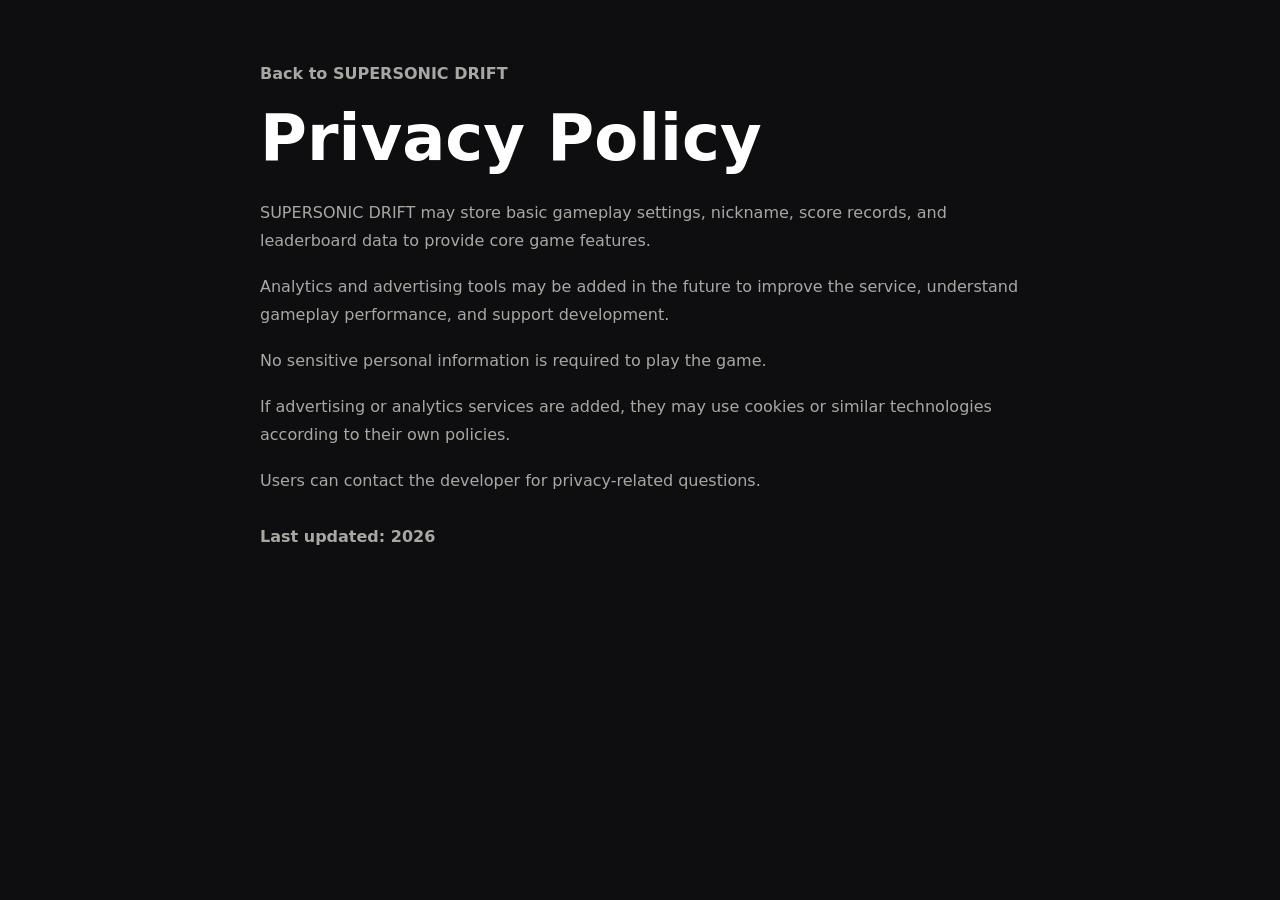
==== commit ccf5cabf: "rename(brand): NEON APEX → SUPERSONIC DRIFT Old brand name lingered in UI copy, share text, and code" ====
--- a/privacy.html
+++ b/privacy.html
@@ -3,15 +3,15 @@
 <head>
   <meta charset="UTF-8" />
   <meta name="viewport" content="width=device-width, initial-scale=1.0" />
-  <title>Privacy Policy - Racing Sandbox 3D</title>
+  <title>Privacy Policy - SUPERSONIC DRIFT</title>
   <link rel="icon" type="image/svg+xml" href="favicon.svg" />
   <link rel="stylesheet" href="style.css" />
 </head>
 <body class="policy-page">
   <main class="policy-document">
-    <a class="policy-back" href="/">Back to Racing Sandbox 3D</a>
+    <a class="policy-back" href="/">Back to SUPERSONIC DRIFT</a>
     <h1>Privacy Policy</h1>
-    <p>Racing Sandbox 3D may store basic gameplay settings, nickname, score records, and leaderboard data to provide core game features.</p>
+    <p>SUPERSONIC DRIFT may store basic gameplay settings, nickname, score records, and leaderboard data to provide core game features.</p>
     <p>Analytics and advertising tools may be added in the future to improve the service, understand gameplay performance, and support development.</p>
     <p>No sensitive personal information is required to play the game.</p>
     <p>If advertising or analytics services are added, they may use cookies or similar technologies according to their own policies.</p>
--- a/style.css
+++ b/style.css
@@ -1,10 +1,158 @@
+/* ── 커스텀 스크롤바 ────────────────────────────────── */
+::-webkit-scrollbar { width: 6px; height: 6px; }
+::-webkit-scrollbar-track { background: transparent; }
+::-webkit-scrollbar-thumb {
+  background: rgba(168,168,163,0.25);
+  border-radius: 999px;
+}
+::-webkit-scrollbar-thumb:hover { background: rgba(168,168,163,0.48); }
+* { scrollbar-width: thin; scrollbar-color: rgba(168,168,163,0.25) transparent; }
+
+:root {
+  --bg: #0E0E10;
+  --panel: #1A1A1D;
+  --track: #242427;
+  --panel-border: #2E2E33;
+  --panel-2: #161618;
+  --accent: #FFD400;
+  --accent-ink: #2E2800;
+  --accent-dim: #C9A800;
+  --danger: #FF453A;
+  --text-main: #F5F5F4;
+  --text-muted: #A8A8A3;
+  --text-hint: #6E6E69;
+  --rank-1: #FFD400;
+  --rank-2: #C9CDD4;
+  --rank-3: #D98A4E;
+
+  /* backward-compat aliases */
+  --color-goal: #FFD400;
+  --color-record: #A8A8A3;
+  --color-season: #A8A8A3;
+  --color-success: #A8A8A3;
+  --color-danger: #FF453A;
+  --accent-2: #6E6E69;
+
+  /* legacy aliases */
+  --bg-main: #0E0E10;
+  --panel-bg: #1A1A1D;
+  --panel-border: #2E2E33;
+}
+
+html, body {
+  font-family: system-ui, -apple-system, 'Segoe UI', sans-serif;
+}
+
+.mono {
+  font-family: 'Courier New', monospace;
+  font-variant-numeric: tabular-nums;
+}
+
+.ui-kicker {
+  display: inline-flex;
+  align-items: center;
+  gap: 6px;
+  color: var(--color-goal);
+  font-size: 0.78rem;
+  font-weight: 900;
+  letter-spacing: 0.12em;
+  text-transform: uppercase;
+}
+
+.ui-section-title {
+  color: var(--text-main);
+  font-size: clamp(1.25rem, 2vw, 1.8rem);
+  font-weight: 900;
+  letter-spacing: 0;
+  line-height: 1.1;
+}
+
+.ui-highlight-goal {
+  color: var(--color-goal);
+  font-weight: 900;
+}
+
+.ui-highlight-record {
+  color: var(--color-record);
+  font-weight: 900;
+}
+
+.ui-highlight-season {
+  color: var(--color-season);
+  font-weight: 900;
+}
+
+.ui-highlight-success {
+  color: var(--color-success);
+  font-weight: 900;
+}
+
+.ui-highlight-danger {
+  color: var(--color-danger);
+  font-weight: 900;
+}
+
+.ui-badge-important {
+  display: inline-flex;
+  align-items: center;
+  gap: 6px;
+  padding: 6px 10px;
+  border-radius: 999px;
+  color: #2E2800;
+  background: #FFD400;
+  font-size: 0.75rem;
+  font-weight: 900;
+  letter-spacing: 0.04em;
+}
+
+.ui-panel-title-row {
+  display: flex;
+  align-items: center;
+  justify-content: space-between;
+  gap: 12px;
+  margin-bottom: 12px;
+}
+
+.ui-card {
+  background: rgba(26,26,29,0.88);
+  border: 1px solid rgba(62,62,67,0.72);
+  border-radius: 16px;
+  padding: 18px;
+  box-shadow: 0 8px 32px rgba(0,0,0,0.36);
+  backdrop-filter: blur(10px);
+  -webkit-backdrop-filter: blur(10px);
+}
+
+.ui-muted {
+  color: var(--text-muted);
+  opacity: 0.82;
+}
+
+.ui-stat {
+  display: grid;
+  gap: 4px;
+}
+
+.ui-stat-label {
+  color: #A8A8A3;
+  font-size: 0.72rem;
+  font-weight: 800;
+  text-transform: uppercase;
+  letter-spacing: 0.08em;
+}
+
+.ui-stat-value {
+  color: #F5F5F4;
+  font-size: 1.15rem;
+  font-weight: 900;
+}
+
 *, *::before, *::after { box-sizing: border-box; margin: 0; padding: 0; }
 
 html, body {
   width: 100%; height: 100%;
   overflow: hidden;
-  background: #0d1117;
-  font-family: 'Segoe UI', system-ui, sans-serif;
+  background: #0E0E10;
   color: #fff;
 }
 
@@ -14,43 +162,63 @@
   width: 100%; height: 100%;
   display: none;
 }
-#three-canvas { z-index: 0; }
-#hud-canvas   { z-index: 1; pointer-events: none; }
+#three-canvas { z-index: 4; }
+#hud-canvas   { z-index: 5; pointer-events: none; }
 
 /* ── screens ── */
 .screen {
-  display: none;
+  display: none !important;
   position: fixed; inset: 0;
   z-index: 10;
-  background: linear-gradient(160deg, #0d1117 0%, #11202e 100%);
+  background: #0E0E10;
   flex-direction: column;
-  align-items: center;
-}
-.screen.active { display: flex; }
+  align-items: stretch;
+}
+.screen.active,
+.screen.is-active { display: flex !important; overflow-y: auto; }
+
+/* Waves background layering for screens that mount <Waves /> */
+#screen-trackselect > .waves,
+#screen-lobby > .waves,
+#leaderboard-overlay > .waves { z-index: -1; pointer-events: none; }
+/* Fixed-viewport waves so scrolling content doesn't push the canvas off-screen */
+#screen-trackselect > .waves,
+#screen-lobby > .waves { position: fixed !important; inset: 0; }
+.modal { display: none !important; }
+.modal.is-open { display: flex !important; }
+[hidden] { display: none !important; }
+
+button:focus-visible,
+a:focus-visible,
+input:focus-visible,
+select:focus-visible {
+  outline: 2px solid var(--accent);
+  outline-offset: 3px;
+}
 
 .screen-header { text-align: center; padding: 32px 0 16px; }
 .screen-header h1 {
   font-size: 2.4rem; font-weight: 900;
   letter-spacing: 4px;
-  background: linear-gradient(90deg, #2ec4b6, #c77dff);
-  -webkit-background-clip: text; -webkit-text-fill-color: transparent;
-}
-.screen-header .subtitle { color: #8b949e; margin-top: 6px; font-size: 1rem; }
+  color: #F5F5F4;
+}
+.screen-header .subtitle { color: #A8A8A3; margin-top: 6px; font-size: 1rem; }
 
 .main-menu {
-  width: min(1120px, calc(100vw - 32px));
+  width: 100%;
   height: 100%;
-  overflow-y: auto;
-  padding: 72px 0 36px;
+  overflow: hidden;
+  padding: 0;
+  flex: 1;
 }
 .main-hero {
-  min-height: min(620px, calc(100vh - 40px));
-  display: grid;
-  align-content: center;
-  gap: 18px;
+  min-height: 100vh;
+  display: block;
+  position: relative;
+  overflow: hidden;
 }
 .main-kicker {
-  color: #79e2cb;
+  color: #A8A8A3;
   font-size: 0.82rem;
   font-weight: 900;
   letter-spacing: 0.12em;
@@ -63,7 +231,7 @@
 }
 .main-copy {
   max-width: 650px;
-  color: #c0c8d4;
+  color: #A8A8A3;
   font-size: 1.08rem;
   line-height: 1.55;
 }
@@ -74,10 +242,10 @@
   gap: 10px;
 }
 .main-controls span {
-  border: 1px solid #30363d;
+  border: 1px solid #2E2E33;
   border-radius: 8px;
-  background: rgba(13,17,23,0.72);
-  color: #d7dde8;
+  background: #1A1A1D;
+  color: #A8A8A3;
   padding: 8px 10px;
   font-size: 0.84rem;
   font-weight: 800;
@@ -86,14 +254,358 @@
   min-width: 180px;
   min-height: 52px;
 }
+
+#screen-main {
+  background: #0E0E10;
+  pointer-events: none;
+}
+#screen-main button,
+#screen-main a,
+#screen-main input,
+#screen-main select,
+#screen-main .lobby-car-card,
+#screen-main .main-board-tab {
+  pointer-events: auto;
+}
+
+.lobby-hub {
+  width: 100%;
+  max-width: none;
+  min-height: 100vh;
+  display: grid;
+  grid-template-columns: minmax(270px, 340px) 1fr minmax(260px, 340px);
+  grid-template-rows: auto 1fr auto;
+  gap: 18px;
+  padding: 22px;
+  background:
+    radial-gradient(circle at 50% 45%, rgba(255, 122, 31, 0.04), transparent 30%),
+    linear-gradient(90deg, rgba(14, 14, 16, 0.62), rgba(14, 14, 16, 0.05) 42%, rgba(14, 14, 16, 0.7));
+}
+#screen-main #hero-bg-video,
+#screen-main .hero-bg-fallback {
+  display: none;
+}
+#screen-main .hero-overlay {
+  background: transparent;
+}
+/* [3] 헤더: 우측 중복 요소 숨김. 프로필 위젯이 이미 로그인·이름을 제공 */
+#lobby-current-car,
+#btn-main-login { display: none; }
+
+.lobby-topbar {
+  grid-column: 1 / -1;
+  display: flex;
+  align-items: center;
+  justify-content: space-between;
+  gap: 12px;
+  /* padding-right: profile-widget(fixed, ~176px + right:16px) 공간 확보 */
+  padding: 10px 210px 10px 20px;
+  border: 1px solid rgba(255,212,0,0.15);
+  border-radius: 16px;
+  background: linear-gradient(90deg, rgba(26,26,29,0.96) 55%, rgba(20,20,22,0.82));
+  backdrop-filter: blur(8px);
+  -webkit-backdrop-filter: blur(8px);
+  min-width: 0;
+}
+.lobby-topbar > div:first-child {
+  min-width: 0;
+  flex: 1 1 auto;
+  overflow: hidden;
+}
+/* [4] 타이틀 디자인 */
+.main-kicker {
+  color: rgba(201,168,0,0.82);
+  font-size: 0.68rem;
+  font-weight: 700;
+  letter-spacing: 0.22em;
+  text-transform: uppercase;
+  margin-bottom: 2px;
+}
+.lobby-topbar h1 {
+  font-family: 'Orbitron', 'Chakra Petch', sans-serif;
+  font-size: clamp(1.15rem, 2.8vw, 2.2rem);
+  font-weight: 900;
+  font-style: italic;
+  letter-spacing: 0.02em;
+  line-height: 1;
+  background: linear-gradient(95deg, #FFD400 20%, #FF8C00 80%);
+  -webkit-background-clip: text;
+  -webkit-text-fill-color: transparent;
+  white-space: nowrap;
+  overflow: hidden;
+  text-overflow: clip;
+}
+.lobby-top-meta {
+  display: flex;
+  align-items: center;
+  gap: 8px;
+  color: var(--text-main);
+  font-weight: 800;
+  flex-shrink: 0;
+  flex-wrap: nowrap;
+}
+.lobby-car-panel {
+  grid-column: 1;
+  align-self: start;
+  pointer-events: auto;
+  /* topbar(~80px) + padding(22*2) + HUD(~90px) + gap(18) ≈ 232px */
+  max-height: calc(100vh - 232px);
+  display: flex;
+  flex-direction: column;
+  overflow: hidden; /* 패널 전체는 overflow 없음 */
+}
+.lobby-mode-panel {
+  grid-column: 3;
+  align-self: start;
+  display: grid;
+  gap: 12px;
+  pointer-events: auto;
+  grid-template-columns: 1fr 1fr;
+}
+.lobby-mode-panel .ui-kicker,
+.lobby-mode-card.primary,
+.lobby-mode-card.accent {
+  grid-column: 1 / -1;
+}
+.lobby-mode-card {
+  min-height: 74px;
+  border: 1px solid #2E2E33;
+  border-radius: 12px;
+  transition: transform 0.14s ease, border-color 0.14s ease, box-shadow 0.14s ease;
+  background: #1A1A1D;
+  color: var(--text-main);
+  padding: 14px;
+  text-align: left;
+  font-weight: 900;
+  cursor: pointer;
+  transition: transform 0.16s ease, border-color 0.16s ease;
+}
+.lobby-mode-card b,
+.lobby-mode-card span { display: block; }
+.lobby-mode-card span {
+  margin-top: 5px;
+  color: var(--text-muted);
+  font-size: 0.86rem;
+  line-height: 1.35;
+}
+.lobby-mode-card.primary {
+  background: #FFD400;
+  color: #2E2800;
+  border-color: #FFD400;
+}
+.lobby-mode-card.primary span {
+  color: #5A4800;
+}
+.lobby-mode-card.accent {
+  border-color: #FF453A;
+  background: #1A1A1D;
+}
+.lobby-mode-card:hover {
+  transform: translateY(-2px) scale(1.01);
+  border-color: #A8A8A3;
+  box-shadow: 0 8px 24px rgba(0,0,0,0.28);
+}
+.lobby-mode-card:active { transform: scale(0.98); }
+.lobby-car-stats {
+  display: grid;
+  gap: 8px;
+  margin: 14px 0;
+}
+.lobby-stat-row {
+  display: grid;
+  grid-template-columns: 96px 1fr 42px;
+  align-items: center;
+  gap: 8px;
+  color: var(--text-main);
+  font-size: 0.82rem;
+  font-weight: 900;
+}
+.lobby-stat-row i {
+  height: 10px;
+  border-radius: 999px;
+  background: #141519;
+  border: 1px solid #2E2E33;
+  overflow: visible;
+}
+.lobby-stat-row em {
+  display: block;
+  height: 100%;
+  border-radius: inherit;
+  background: linear-gradient(90deg, #19f0d6, #2ee6ff 50%, #b14bff);
+  box-shadow: 0 0 8px rgba(46,230,255,0.8), 0 0 16px rgba(177,75,255,0.5);
+  transition: width 0.28s ease;
+}
+.lobby-car-actions {
+  display: grid;
+  grid-template-columns: 1fr 1fr;
+  gap: 8px;
+  margin-bottom: 12px;
+}
+.lobby-car-strip {
+  display: grid;
+  gap: 8px;
+  flex: 1;        /* 남은 패널 공간을 전부 차지 */
+  min-height: 0;  /* flex overflow 필수 */
+  overflow-y: auto;
+  overflow-x: hidden;
+}
+.lobby-car-card {
+  display: grid;
+  gap: 3px;
+  width: 100%;
+  border: 1px solid #2E2E33;
+  border-radius: 12px;
+  background: rgba(26,26,29,0.72);
+  color: var(--text-main);
+  padding: 10px;
+  text-align: left;
+  cursor: pointer;
+  transition: background 0.12s ease, border-color 0.12s ease, transform 0.12s ease;
+}
+.lobby-car-card:hover {
+  background: rgba(36,36,39,0.9);
+  border-color: #6E6E69;
+  transform: translateX(2px);
+}
+.lobby-car-card.selected {
+  border-color: #FFD400;
+  background: rgba(255,212,0,0.07);
+  box-shadow: inset 3px 0 0 #FFD400, 0 0 12px rgba(255,212,0,0.12);
+}
+.lobby-car-card.locked {
+  opacity: 0.42;
+  cursor: not-allowed;
+}
+
+/* [5] 레어도 색상 */
+.lobby-car-card small { font-size: 0.72rem; font-weight: 700; letter-spacing: 0.04em; }
+.lobby-car-card small.rarity-common    { color: #A8A8A3; }
+.lobby-car-card small.rarity-rare      { color: #4DA6FF; }
+.lobby-car-card small.rarity-epic      { color: #B87FFF; }
+.lobby-car-card small.rarity-transcend { color: #FFD400; }
+.lobby-car-card small.rarity-selected  { color: #FFD400; }
+.lobby-car-card small {
+  color: var(--text-muted);
+  font-weight: 800;
+}
+/* 중앙 리더보드 패널: 3D 뷰 가리므로 숨김. 전체랭킹 버튼으로 접근 */
+.lobby-compact-board {
+  display: none !important;
+}
+.lobby-mini-panel { display: none; }
+.lobby-control-hint {
+  grid-column: 1 / -1;
+  justify-self: center;
+  padding: 10px 14px;
+  border-radius: 999px;
+  background: #1A1A1D;
+  color: #A8A8A3;
+  font-size: 0.82rem;
+  font-weight: 800;
+  pointer-events: none;
+}
+.lobby-car-toast {
+  position: fixed;
+  left: 50%;
+  top: 22%;
+  transform: translate(-50%, -10px);
+  z-index: 18;
+  opacity: 0;
+  pointer-events: none;
+  padding: 12px 18px;
+  border-radius: 999px;
+  background: #1A1A1D;
+  color: #F5F5F4;
+  font-weight: 900;
+  letter-spacing: 0.04em;
+  transition: opacity 0.18s ease, transform 0.18s ease;
+}
+.lobby-car-toast.visible {
+  opacity: 1;
+  transform: translate(-50%, 0);
+}
+.lobby-ad-hidden { display: none !important; }
+/* 로비에서 하단 배너 광고 숨김 - ad-lobby-side가 이미 모드 패널에 있음 */
+.hero-content.lobby-hub > #ad-main-menu-banner { display: none !important; }
+/* 랭킹 버튼 단독 배치 시 full-width */
+#btn-main-leaderboard { grid-column: 1 / -1; }
+/* compact board 내부 모든 요소 pointer-events 명시 */
+.lobby-compact-board,
+.lobby-compact-board .main-board-head,
+.lobby-compact-board .main-board-tabs,
+.lobby-compact-board .main-board-tab,
+.lobby-compact-board button {
+  pointer-events: auto;
+}
+.main-board-tab:hover:not(.active) {
+  background: rgba(255, 212, 0, 0.12);
+  border-color: rgba(255, 212, 0, 0.32);
+  color: #F5F5F4;
+}
+/* 로비 중앙 컬럼 리더보드 - width 재정의 */
+.lobby-compact-board.main-leaderboard-preview {
+  width: 100%;
+  max-width: 100%;
+  margin-top: 0;
+  flex: 1;
+  overflow: hidden;
+  display: flex;
+  flex-direction: column;
+}
+.lobby-compact-board > .global-leaderboard-list {
+  flex: 1;
+  overflow-y: auto;
+  max-height: none;
+  padding-right: 2px;
+}
+/* 광고 슬롯 가시성 개선 */
+#ad-lobby-side {
+  border: 1px solid #2E2E33;
+  border-style: solid;
+  background: #1A1A1D;
+  color: #A8A8A3;
+  height: 64px;
+  min-height: 64px;
+}
+#ad-lobby-side span {
+  font-size: 0.68rem;
+  letter-spacing: 0.1em;
+  color: #A8A8A3;
+}
+#ad-lobby-side small {
+  color: #6E6E69;
+  font-size: 0.64rem;
+}
+.lobby-hub.panels-collapsed .lobby-car-panel,
+.lobby-hub.panels-collapsed .lobby-mode-panel,
+.lobby-hub.panels-collapsed .lobby-compact-board {
+  opacity: 0;
+  transform: translateY(10px);
+  pointer-events: none;
+}
+
+/* Practice lobby must never be covered by the old static hero layer. */
+#screen-main.screen.is-active {
+  background: transparent !important;
+  align-items: stretch;
+}
+#screen-main.screen.is-active .hero-bg-fallback,
+#screen-main.screen.is-active #hero-bg-video {
+  display: none !important;
+}
+#screen-main.screen.is-active .hero-overlay {
+  background: transparent !important;
+}
 .main-info {
-  display: grid;
+  display: none;
   grid-template-columns: repeat(4, minmax(0, 1fr));
   gap: 14px;
-  padding-bottom: 20px;
+  width: min(1120px, calc(100vw - 32px));
+  margin: 0 auto;
+  padding: 28px 0 20px;
 }
 .main-info article {
-  border-top: 1px solid #30363d;
+  border-top: 1px solid #2E2E33;
   padding-top: 14px;
 }
 .main-info h2 {
@@ -101,14 +613,14 @@
   margin-bottom: 6px;
 }
 .main-info p {
-  color: #9aa4b2;
+  color: #A8A8A3;
   font-size: 0.82rem;
   line-height: 1.5;
 }
 .main-info-link,
 .main-footer-links a,
 .policy-back {
-  color: #79e2cb;
+  color: #A8A8A3;
   font-weight: 800;
   text-decoration: none;
 }
@@ -121,8 +633,39 @@
   display: flex;
   flex-wrap: wrap;
   gap: 14px;
-  border-top: 1px solid #30363d;
+  border-top: 1px solid #2E2E33;
   padding: 18px 0 0;
+  width: min(1120px, calc(100vw - 32px));
+  margin: 8px auto 28px;
+  justify-content: center;
+}
+.help-screen-panel {
+  width: min(980px, calc(100vw - 32px));
+  max-height: calc(100vh - 32px);
+  overflow-y: auto;
+  margin: auto;
+  padding: 24px;
+}
+.help-card-grid {
+  display: grid;
+  grid-template-columns: repeat(3, minmax(0, 1fr));
+  gap: 14px;
+  margin: 16px 0 20px;
+}
+.help-card-grid article,
+.result-panel {
+  border: 1px solid var(--panel-border);
+  background: var(--panel);
+  border-radius: 10px;
+  padding: 16px;
+}
+.help-card-grid h2 {
+  margin-bottom: 8px;
+  color: var(--text-main);
+}
+.help-card-grid p {
+  color: var(--text-muted);
+  line-height: 1.5;
   margin-top: 8px;
 }
 .ad-placeholder {
@@ -134,10 +677,10 @@
   place-items: center;
   align-content: center;
   gap: 4px;
-  border: 1px dashed #58606b;
+  border: 1px dashed #6E6E69;
   border-radius: 8px;
-  background: rgba(255,255,255,0.045);
-  color: #c0c8d4;
+  background: rgba(255,255,255,0.03);
+  color: #A8A8A3;
   margin-top: 8px;
   flex-shrink: 0;
 }
@@ -147,28 +690,49 @@
   text-transform: uppercase;
 }
 .ad-placeholder small {
-  color: #7d8590;
+  color: #6E6E69;
 }
 #ad-main-menu-banner,
 #ad-game-over-banner {
   max-width: 728px;
   height: 90px;
+}
+#ad-main-menu-banner {
+  grid-column: 1 / -1;
+  justify-self: center;
+  width: 100%;
+  max-width: 980px;
+  margin-top: 0;
+}
+.ad-lobby-side {
+  grid-column: 1 / -1;
+  width: 100%;
+  max-width: 100%;
+  height: 70px;
+  min-height: 70px;
+  margin-top: 8px;
+  border-radius: 10px;
+}
+#help-overlay.is-active {
+  display: flex !important;
+  align-items: center;
+  justify-content: center;
 }
 .profile-widget { position: fixed; top: 16px; right: 16px; z-index: 55; }
 .profile-chip {
   min-width: 176px; height: 42px;
   display: grid; grid-template-columns: 14px 1fr auto;
   align-items: center; gap: 9px;
-  border: 1px solid rgba(255,255,255,0.16);
-  border-radius: 999px; background: rgba(13,17,23,0.86);
+  border: 1px solid #2E2E33;
+  border-radius: 999px; background: #1A1A1D;
   color: #fff; padding: 0 14px; cursor: pointer; font-weight: 800;
 }
-.profile-dot { width: 12px; height: 12px; border-radius: 50%; background: #2ec4b6; }
-.profile-chip b { color: #ffd166; font-size: 0.8rem; }
+.profile-dot { width: 12px; height: 12px; border-radius: 50%; background: #A8A8A3; }
+.profile-chip b { color: #A8A8A3; font-size: 0.8rem; }
 .profile-panel {
   position: absolute; top: 50px; right: 0; width: 318px;
-  border: 1px solid #30363d; border-radius: 12px;
-  background: #151b23; padding: 16px;
+  border: 1px solid #2E2E33; border-radius: 12px;
+  background: #1A1A1D; padding: 16px;
   box-shadow: 0 20px 50px rgba(0,0,0,0.45);
 }
 .profile-panel-head {
@@ -177,29 +741,31 @@
 }
 .profile-auth-box, .profile-field { display: grid; gap: 7px; margin-bottom: 12px; }
 .profile-auth-box input, .profile-field input {
-  height: 36px; border-radius: 8px; border: 1px solid #30363d;
-  background: #0d1117; color: #fff; padding: 0 11px;
+  height: 36px; border-radius: 8px; border: 1px solid #2E2E33;
+  background: #0E0E10; color: #fff; padding: 0 11px;
 }
 .profile-field span, .profile-auth-box span, .profile-note {
-  color: #8b949e; font-size: 0.76rem;
+  color: #A8A8A3; font-size: 0.76rem;
 }
 .profile-wallet {
   height: 42px; display: flex; align-items: center; justify-content: space-between;
-  border-radius: 8px; background: #0d1117; padding: 0 12px; margin-bottom: 12px;
-}
-.profile-wallet b { color: #ffd166; }
+  border-radius: 8px; background: #0E0E10; padding: 0 12px; margin-bottom: 12px;
+}
+.profile-wallet b { color: #F5F5F4; }
 .profile-note { margin-top: 10px; line-height: 1.4; }
 
 /* ── car select ── */
 .category-tabs {
   display: flex; gap: 8px; margin-bottom: 20px;
+  flex-wrap: wrap; justify-content: center;
+  padding: 0 16px;
 }
 .cat-tab {
   padding: 8px 22px; border-radius: 20px; border: none; cursor: pointer;
   font-size: 0.85rem; font-weight: 600; transition: all .15s;
-  background: #1e2630; color: #aaa;
-}
-.cat-tab.active { background: #2ec4b6; color: #0d1117; }
+  background: #242427; color: #A8A8A3;
+}
+.cat-tab.active { background: #2E2E33; color: #F5F5F4; }
 
 .home-layout {
   display: grid;
@@ -208,46 +774,145 @@
   width: min(1320px, calc(100vw - 32px));
   min-height: 0;
 }
+.home-layout.car-select-focused {
+  grid-template-columns: minmax(0, 1fr);
+  max-width: min(1180px, calc(100vw - 32px));
+  margin: 0 auto;
+}
+.home-layout.car-select-focused .home-leaderboard {
+  display: none !important;
+}
 .car-grid {
-  display: flex; gap: 20px; flex-wrap: wrap;
+  display: flex; gap: 20px; flex-wrap: nowrap;
   justify-content: center; padding: 0 4px 8px;
-  overflow-y: auto; max-height: 52vh;
+  overflow-x: auto; overflow-y: hidden; max-height: 46vh;
 }
 
 .car-card {
   width: 218px; border-radius: 12px; padding: 14px;
-  background: linear-gradient(180deg, #1b222c 0%, #121820 100%);
-  border: 2px solid #30363d;
+  background: #1A1A1D;
+  border: 2px solid #2E2E33;
   cursor: pointer; transition: all .18s; text-align: center;
   flex-shrink: 0;
 }
 .car-card:hover  { border-color: #555; transform: translateY(-3px); }
-.car-card.selected { border-color: #2ec4b6; background: #0e2a33; }
+.car-card.selected { border-color: #FFD400; background: #242427; }
 
 .car-preview {
-  width: 100%; height: 96px;
-  border-radius: 8px; margin-bottom: 10px;
+  width: 100%; height: 118px;
+  border-radius: 16px; margin-bottom: 12px;
   display: flex; align-items: center; justify-content: center;
-  border: 1px solid rgba(255,255,255,0.06);
+  border: 1px solid rgba(255,255,255,0.1);
+  background: #0E0E10;
+  box-shadow: inset 0 0 0 1px rgba(255,255,255,0.06), 0 18px 34px rgba(0,0,0,0.28);
   overflow: hidden;
 }
 .car-preview canvas { width: 100%; height: 100%; }
+
+.car-cinematic-preview {
+  display: grid;
+  grid-template-columns: minmax(260px, 1.1fr) minmax(240px, 0.9fr);
+  gap: 18px;
+  margin: 14px 0 18px;
+}
+
+.car-cinematic-preview canvas {
+  width: 100%;
+  max-height: 240px;
+  border-radius: 18px;
+  background: #0E0E10;
+}
+
+.car-cinematic-info {
+  display: grid;
+  gap: 10px;
+  align-content: center;
+}
+
+.car-power {
+  display: flex;
+  align-items: center;
+  justify-content: space-between;
+  gap: 10px;
+  color: var(--color-record);
+  font-weight: 900;
+}
+
+.car-power b {
+  color: var(--color-goal);
+  font-size: 1.25rem;
+}
+
+.car-stat-list {
+  display: grid;
+  gap: 8px;
+}
+
+.car-stat-row {
+  display: grid;
+  grid-template-columns: 112px 78px 1fr;
+  align-items: center;
+  gap: 10px;
+  color: var(--text-main);
+  font-size: 0.86rem;
+  font-weight: 800;
+}
+
+.car-stat-row > b {
+  color: var(--color-record);
+  text-align: right;
+}
+
+.car-stat-row > i {
+  height: 10px;
+  overflow: visible;
+  border-radius: 999px;
+  background: #141519;
+  border: 1px solid #2E2E33;
+}
+
+.car-stat-row > i > em {
+  display: block;
+  height: 100%;
+  border-radius: inherit;
+  background: linear-gradient(90deg, #19f0d6, #2ee6ff 50%, #b14bff);
+  box-shadow: 0 0 8px rgba(46,230,255,0.8), 0 0 16px rgba(177,75,255,0.5);
+  transition: width 0.28s ease;
+}
+
+.car-stat-row.transcend-stat > b,
+.transcend-badge {
+  color: var(--color-season);
+}
+
+.car-stat-row.transcend-stat > i > em {
+  background: linear-gradient(90deg, #ffd400, #ff8a00);
+  box-shadow: 0 0 8px rgba(255,212,0,0.85), 0 0 16px rgba(255,138,0,0.5);
+}
+/* SUPERSONIC DRIFT — title + accent glow */
+.lobby-topbar h1 {
+  font-family: 'Orbitron', 'Chakra Petch', sans-serif !important;
+  text-shadow: 0 0 12px rgba(46,230,255,0.55), 0 0 26px rgba(177,75,255,0.4);
+  letter-spacing: 0.04em;
+}
+.main-kicker { text-shadow: 0 0 10px rgba(46,230,255,0.4); }
+
 .car-name  { font-size: 0.95rem; font-weight: 700; margin-bottom: 4px; }
 .car-badge {
   display: inline-block; padding: 2px 10px; border-radius: 10px;
-  font-size: 0.72rem; font-weight: 600; color: #0d1117;
-  background: #2ec4b6; margin-bottom: 8px;
-}
-.car-spec  { font-size: 0.75rem; color: #8b949e; line-height: 1.7; text-align: left; }
+  font-size: 0.72rem; font-weight: 600; color: #0E0E10;
+  background: #A8A8A3; margin-bottom: 8px;
+}
+.car-spec  { font-size: 0.75rem; color: #A8A8A3; line-height: 1.7; text-align: left; }
 .car-tags {
   display: flex; justify-content: center; gap: 6px;
   margin: 2px 0 10px;
 }
 .car-tags span {
-  background: #0d1117;
-  border: 1px solid #2c3542;
+  background: #0E0E10;
+  border: 1px solid #2E2E33;
   border-radius: 6px;
-  color: #b7c0cf;
+  color: #A8A8A3;
   font-size: 0.68rem;
   padding: 2px 7px;
 }
@@ -260,30 +925,31 @@
 }
 .stat-row b {
   height: 7px;
-  background: #0d1117;
+  background: #0E0E10;
   border-radius: 8px;
   overflow: hidden;
 }
 .stat-row i {
   display: block;
   height: 100%;
-  background: linear-gradient(90deg, #2ec4b6, #ffd84a);
+  background: #2E2E33;
 }
 .stat-row.over b {
-  box-shadow: 0 0 0 1px #ffd166, 0 0 18px rgba(255, 209, 102, 0.38);
+  box-shadow: 0 0 0 1px #A8A8A3;
 }
 .stat-row.over i {
-  background: linear-gradient(90deg, #ffd166, #ff4d6d);
+  background: linear-gradient(90deg, #A8A8A3, #FF453A);
 }
 
 .screen-footer {
   display: flex; align-items: center; justify-content: space-between;
   width: 100%; max-width: 960px; padding: 16px 24px 28px;
-  margin-top: auto;
-}
-.car-desc { color: #8b949e; font-size: 0.9rem; flex: 1; padding-right: 20px; }
+  margin-top: auto; margin-left: auto; margin-right: auto;
+  align-self: center;
+}
+.car-desc { color: #A8A8A3; font-size: 0.9rem; flex: 1; padding-right: 20px; }
 .menu-credits {
-  color: #6f7886;
+  color: #6E6E69;
   font-size: 0.76rem;
   padding: 0 16px 14px;
   text-align: center;
@@ -298,19 +964,19 @@
 }
 .track-card {
   width: 316px; border-radius: 10px; overflow: hidden;
-  background: #161b22; border: 2px solid #30363d;
+  background: #1A1A1D; border: 2px solid #2E2E33;
   cursor: pointer; transition: all .18s;
   flex-shrink: 0;
 }
 .track-card:hover   { border-color: #555; transform: translateY(-3px); }
-.track-card.selected { border-color: #2ec4b6; background: #0e2a33; }
+.track-card.selected { border-color: #A8A8A3; background: #242427; }
 .track-map { width: 100%; height: 160px; display: block; }
 .track-info { padding: 10px 14px 12px; }
 .track-info h3   { font-size: 0.95rem; margin-bottom: 4px; }
-.track-info span { font-size: 0.72rem; color: #8b949e; margin-right: 10px; }
+.track-info span { font-size: 0.72rem; color: #A8A8A3; margin-right: 10px; }
 .track-info .track-gp {
   display: block;
-  color: #d7dde8;
+  color: #A8A8A3;
   font-weight: 800;
   margin: 0 0 6px;
 }
@@ -319,12 +985,12 @@
   margin-top: 4px; line-height: 1.3;
 }
 .track-info .track-character {
-  color: #d7dde8;
+  color: #A8A8A3;
   font-weight: 700;
 }
 .track-selected-badge {
   display: block; text-align: center;
-  color: #2ec4b6; font-size: 0.8rem; font-weight: 700;
+  color: #A8A8A3; font-size: 0.8rem; font-weight: 700;
   padding-bottom: 10px;
 }
 
@@ -346,8 +1012,8 @@
   width: 250px;
   min-height: 190px;
   border-radius: 10px;
-  border: 2px solid #30363d;
-  background: #161b22;
+  border: 2px solid #2E2E33;
+  background: #1A1A1D;
   color: #fff;
   cursor: pointer;
   text-align: left;
@@ -361,8 +1027,8 @@
 }
 .skin-card.selected,
 .mode-card:hover {
-  border-color: #2ec4b6;
-  background: #0e2a33;
+  border-color: #A8A8A3;
+  background: #242427;
 }
 .skin-card.locked {
   opacity: 0.55;
@@ -376,8 +1042,8 @@
   border: 1px solid rgba(255,255,255,0.16);
   background:
     linear-gradient(135deg, var(--skin-color), var(--skin-color) 48%, var(--skin-accent) 50%, var(--skin-accent)),
-    #0d1117;
-  box-shadow: inset 0 0 24px rgba(255,255,255,0.1);
+    #0E0E10;
+  box-shadow: inset 0 0 24px rgba(255,255,255,0.08);
 }
 .skin-card b,
 .mode-card b {
@@ -391,7 +1057,7 @@
 }
 .skin-card small {
   display: inline-block;
-  color: #0d1117;
+  color: #0E0E10;
   background: var(--skin-accent);
   border-radius: 999px;
   padding: 2px 9px;
@@ -403,7 +1069,7 @@
 .skin-card span:not(.skin-swatch),
 .mode-card span {
   display: block;
-  color: #9aa4b2;
+  color: #A8A8A3;
   font-size: 0.78rem;
   line-height: 1.45;
   font-style: normal;
@@ -412,6 +1078,23 @@
   color: var(--skin-accent);
   font-weight: 800;
   margin-bottom: 5px;
+}
+.game-mode-grid {
+  display: grid;
+  grid-template-columns: repeat(3, minmax(0, 1fr));
+  width: min(1080px, calc(100vw - 32px));
+}
+.game-mode-card {
+  min-height: 230px;
+}
+.game-mode-card em {
+  display: inline-block;
+  margin-top: 14px;
+  color: #A8A8A3;
+  font-size: 0.76rem;
+  font-style: normal;
+  font-weight: 900;
+  text-transform: uppercase;
 }
 .ghost-option {
   display: flex;
@@ -419,10 +1102,10 @@
   gap: 9px;
   min-height: 36px;
   padding: 0 14px;
-  border: 1px solid #30363d;
+  border: 1px solid #2E2E33;
   border-radius: 8px;
-  background: #151b23;
-  color: #d7dde8;
+  background: #1A1A1D;
+  color: #A8A8A3;
   font-size: 0.86rem;
   font-weight: 800;
   margin-bottom: 8px;
@@ -430,7 +1113,7 @@
 .ghost-option input {
   width: 16px;
   height: 16px;
-  accent-color: #2ec4b6;
+  accent-color: #FFD400;
 }
 
 /* ── multiplayer lobby ── */
@@ -446,8 +1129,8 @@
 }
 .lobby-mode-pane,
 .lobby-room-pane {
-  background: rgba(13,17,23,0.85);
-  border: 1px solid #21262d;
+  background: #1A1A1D;
+  border: 1px solid #2E2E33;
   border-radius: 14px;
   padding: 18px;
   display: flex;
@@ -464,18 +1147,18 @@
   gap: 8px;
 }
 .lobby-tab {
-  background: #0d1117;
-  border: 1px solid #21262d;
-  color: #c0c5cf;
+  background: #0E0E10;
+  border: 1px solid #2E2E33;
+  color: #A8A8A3;
   padding: 9px 0;
   border-radius: 8px;
   cursor: pointer;
   font-weight: 800;
 }
 .lobby-tab.active {
-  background: #2ec4b6;
-  color: #0d1117;
-  border-color: #2ec4b6;
+  background: #2E2E33;
+  color: #F5F5F4;
+  border-color: #A8A8A3;
 }
 .lobby-pane {
   display: flex;
@@ -483,7 +1166,7 @@
   gap: 10px;
 }
 .lobby-pane-hint {
-  color: #8b949e;
+  color: #A8A8A3;
   font-size: 0.82rem;
   line-height: 1.5;
 }
@@ -493,15 +1176,15 @@
 }
 .lobby-field > span {
   font-size: 0.78rem;
-  color: #8b949e;
+  color: #A8A8A3;
   text-transform: uppercase;
   letter-spacing: 0.06em;
 }
 .lobby-field input,
 .lobby-field select {
-  background: #0d1117;
-  color: #f0f6fc;
-  border: 1px solid #30363d;
+  background: #0E0E10;
+  color: #F5F5F4;
+  border: 1px solid #2E2E33;
   border-radius: 7px;
   padding: 8px 10px;
   font-size: 0.92rem;
@@ -509,14 +1192,14 @@
 .lobby-field input:focus,
 .lobby-field select:focus {
   outline: none;
-  border-color: #2ec4b6;
+  border-color: #A8A8A3;
 }
 .lobby-divider {
   display: flex;
   align-items: center;
   gap: 10px;
   font-size: 0.74rem;
-  color: #58606b;
+  color: #6E6E69;
   margin: 4px 0;
 }
 .lobby-divider::before,
@@ -524,44 +1207,45 @@
   content: '';
   flex: 1;
   height: 1px;
-  background: #21262d;
+  background: #2E2E33;
 }
 .lobby-queue-status {
-  background: #0d1117;
+  background: #0E0E10;
   padding: 12px;
   border-radius: 8px;
-  color: #79e2cb;
+  color: #A8A8A3;
   font-weight: 800;
   text-align: center;
   font-size: 0.92rem;
-  border: 1px dashed #1d3a3a;
+  border: 1px dashed #2E2E33;
 }
 .lobby-conn-state {
   font-size: 0.74rem;
-  color: #58606b;
+  color: #6E6E69;
   text-align: center;
 }
-.lobby-conn-state.online { color: #2ec4b6; }
-.lobby-conn-state.offline { color: #f4736d; }
+.lobby-conn-state.online { color: #A8A8A3; }
+.lobby-conn-state.disconnected { color: #FF453A; }
 .lobby-room-head {
   display: flex;
   justify-content: space-between;
   align-items: center;
   gap: 12px;
   padding-bottom: 14px;
-  border-bottom: 1px solid #21262d;
+  border-bottom: 1px solid #2E2E33;
 }
 .lobby-room-label {
   font-size: 0.74rem;
-  color: #8b949e;
+  color: #A8A8A3;
   text-transform: uppercase;
   letter-spacing: 0.06em;
 }
 .lobby-room-head h2 {
   font-family: 'Courier New', monospace;
+  font-variant-numeric: tabular-nums;
   font-size: 2.2rem;
   letter-spacing: 0.18em;
-  color: #ffd166;
+  color: #F5F5F4;
   margin: 4px 0 0;
 }
 .lobby-room-meta {
@@ -572,12 +1256,78 @@
 }
 .lobby-room-meta span {
   font-size: 0.82rem;
-  color: #c0c5cf;
+  color: #A8A8A3;
 }
 .lobby-room-controls {
   display: grid;
   grid-template-columns: 1fr 1fr;
   gap: 12px;
+}
+.lobby-map-preview {
+  display: grid;
+  grid-template-columns: 220px 1fr;
+  gap: 16px;
+  align-items: stretch;
+  background: #1A1A1D;
+  border: 1px solid #2E2E33;
+  border-radius: 10px;
+  padding: 12px;
+}
+.lobby-map-art {
+  min-height: 132px;
+  border-radius: 8px;
+  background:
+    linear-gradient(90deg, rgba(255,255,255,0.04) 1px, transparent 1px),
+    linear-gradient(0deg, rgba(255,255,255,0.04) 1px, transparent 1px),
+    #0E0E10;
+  background-size: 18px 18px;
+  display: grid;
+  place-items: center;
+  overflow: hidden;
+}
+.lobby-map-art svg { width: 100%; height: 100%; }
+.lobby-map-info {
+  display: flex;
+  flex-direction: column;
+  gap: 8px;
+  min-width: 0;
+}
+.lobby-map-info span,
+.lobby-room-status {
+  color: #A8A8A3;
+  font-size: 0.78rem;
+  text-transform: uppercase;
+  letter-spacing: 0.05em;
+}
+.lobby-map-info h3 {
+  color: #F5F5F4;
+  margin: 0;
+  font-size: 1.18rem;
+}
+.lobby-map-info p {
+  color: #A8A8A3;
+  margin: 0;
+  line-height: 1.45;
+  font-size: 0.86rem;
+}
+.lobby-map-info div {
+  display: flex;
+  gap: 8px;
+  flex-wrap: wrap;
+  margin-top: auto;
+}
+.lobby-map-info b {
+  color: #F5F5F4;
+  background: #2E2E33;
+  border-radius: 999px;
+  padding: 4px 9px;
+  font-size: 0.72rem;
+}
+.lobby-room-status {
+  background: rgba(255, 212, 0, 0.06);
+  border: 1px solid rgba(255, 212, 0, 0.18);
+  border-radius: 8px;
+  padding: 9px 11px;
 }
 .lobby-player-list {
   list-style: none;
@@ -592,26 +1342,97 @@
   grid-template-columns: 32px 1fr auto auto;
   gap: 10px;
   align-items: center;
-  background: #0d1117;
-  border: 1px solid #21262d;
+  background: #0E0E10;
+  border: 1px solid #2E2E33;
   padding: 9px 12px;
   border-radius: 8px;
 }
-.lobby-player-row.is-me { border-color: #2ec4b6; }
-.lobby-player-row.is-host { border-color: #ffd166; }
+.lobby-player-row.is-me { border-color: #A8A8A3; }
+.lobby-player-row.is-host { border-color: #2E2E33; }
 .lobby-player-dot { width: 14px; height: 14px; border-radius: 50%; }
-.lobby-player-name { font-weight: 800; color: #f0f6fc; }
-.lobby-player-car { font-size: 0.78rem; color: #8b949e; }
+.lobby-player-name { font-weight: 800; color: #F5F5F4; }
+.lobby-player-car { font-size: 0.78rem; color: #A8A8A3; }
+.lobby-profile-card {
+  display: grid;
+  grid-template-columns: 54px 1fr auto;
+  gap: 12px;
+  align-items: center;
+  background: var(--bg);
+  border: 1px solid #2E2E33;
+  border-radius: 8px;
+  padding: 11px 12px;
+}
+.lobby-profile-card.is-me { border-color: #A8A8A3; }
+.lobby-profile-card.is-host { border-color: #2E2E33; }
+.lobby-profile-card.frame-neon { }
+.lobby-profile-card.frame-carbon { background: repeating-linear-gradient(135deg, #0E0E10 0 8px, #1A1A1D 8px 16px); }
+.lobby-profile-avatar {
+  width: 48px;
+  height: 48px;
+  border-radius: 50%;
+  display: grid;
+  place-items: center;
+  background: var(--avatar-color, #3b82f6);
+  color: white;
+  font-weight: 900;
+  border: 2px solid rgba(255,255,255,0.22);
+}
+.lobby-profile-main { min-width: 0; }
+.lobby-profile-name {
+  color: #F5F5F4;
+  font-weight: 900;
+  display: flex;
+  align-items: center;
+  gap: 8px;
+}
+.lobby-profile-name small {
+  color: #A8A8A3;
+  background: #2E2E33;
+  border-radius: 999px;
+  padding: 2px 6px;
+  font-size: 0.62rem;
+}
+.lobby-profile-title { color: #A8A8A3; font-size: 0.78rem; margin-top: 2px; }
+.lobby-profile-meta {
+  display: flex;
+  gap: 8px;
+  flex-wrap: wrap;
+  color: #A8A8A3;
+  font-size: 0.75rem;
+  margin-top: 5px;
+}
+.lobby-profile-tags {
+  display: flex;
+  flex-direction: column;
+  align-items: flex-end;
+  gap: 5px;
+  color: #A8A8A3;
+  font-size: 0.72rem;
+}
+.lobby-profile-tags span,
+.lobby-profile-tags b,
+.lobby-player-empty {
+  border-radius: 999px;
+  background: #2E2E33;
+  padding: 4px 8px;
+}
+.lobby-profile-tags b.ready { background: #242427; color: #A8A8A3; }
+.lobby-player-empty {
+  border: 1px dashed #2E2E33;
+  color: #A8A8A3;
+  border-radius: 8px;
+  text-align: center;
+}
 .lobby-player-flag {
   font-size: 0.72rem;
   padding: 3px 7px;
   border-radius: 999px;
-  background: #21262d;
-  color: #8b949e;
+  background: #2E2E33;
+  color: #A8A8A3;
   letter-spacing: 0.05em;
 }
-.lobby-player-flag.ready { background: #14442d; color: #4ade80; }
-.lobby-player-flag.host { background: #4a3000; color: #ffd166; }
+.lobby-player-flag.ready { background: #242427; color: #A8A8A3; }
+.lobby-player-flag.host { background: #2E2E33; color: #A8A8A3; }
 .lobby-room-actions {
   display: flex;
   gap: 10px;
@@ -624,28 +1445,76 @@
   bottom: 24px;
   left: 50%;
   transform: translateX(-50%);
-  background: rgba(13,17,23,0.94);
-  border: 1px solid #2ec4b6;
-  color: #f0f6fc;
+  background: #1A1A1D;
+  border: 1px solid #2E2E33;
+  color: #F5F5F4;
   padding: 12px 18px;
   border-radius: 10px;
   z-index: 80;
   font-size: 0.9rem;
 }
 .lobby-toast.hidden { display: none; }
+
+.profile-editor-overlay {
+  position: fixed;
+  inset: 0;
+  z-index: 120;
+  background: rgba(0,0,0,0.58);
+  display: grid;
+  place-items: center;
+  padding: 18px;
+}
+.profile-editor-overlay.hidden { display: none; }
+.profile-editor-modal {
+  width: min(560px, 100%);
+  background: #0E0E10;
+  border: 1px solid #2E2E33;
+  border-radius: 12px;
+  padding: 18px;
+  color: #F5F5F4;
+}
+.profile-editor-modal header,
+.profile-editor-modal footer {
+  display: flex;
+  justify-content: space-between;
+  gap: 12px;
+  align-items: center;
+}
+.profile-editor-modal h2 { margin: 0; }
+.profile-editor-modal p { margin: 4px 0 0; color: #A8A8A3; }
+.profile-editor-grid {
+  display: grid;
+  grid-template-columns: 1fr 1fr;
+  gap: 10px;
+  margin: 16px 0;
+}
+.profile-editor-field {
+  display: grid;
+  gap: 6px;
+  color: #A8A8A3;
+  font-size: 0.78rem;
+}
+.profile-editor-field select {
+  background: #1A1A1D;
+  border: 1px solid #2E2E33;
+  color: #F5F5F4;
+  border-radius: 7px;
+  padding: 9px 10px;
+}
+.profile-editor-preview { margin-bottom: 16px; }
 
 #mp-standings {
   position: fixed;
   top: 16px;
   left: 16px;
   z-index: 50;
-  background: rgba(8,11,16,0.78);
-  border: 1px solid rgba(255,255,255,0.12);
+  background: #1A1A1D;
+  border: 1px solid #2E2E33;
   border-radius: 12px;
   padding: 10px 14px;
   font-family: monospace;
   font-size: 0.84rem;
-  color: #f0f6fc;
+  color: #F5F5F4;
   pointer-events: none;
   min-width: 180px;
 }
@@ -654,7 +1523,7 @@
   margin: 0 0 8px;
   font-size: 0.74rem;
   letter-spacing: 0.12em;
-  color: #8b949e;
+  color: #A8A8A3;
   text-transform: uppercase;
 }
 .mp-standings-row {
@@ -664,14 +1533,14 @@
   align-items: center;
   padding: 3px 0;
 }
-.mp-standings-row.mine { color: #2ec4b6; }
-.mp-standings-row.finished { color: #ffd166; }
+.mp-standings-row.mine { color: #FFD400; }
+.mp-standings-row.finished { color: #A8A8A3; }
 .mp-standings-dot { width: 10px; height: 10px; border-radius: 50%; }
 
 .mpresults-box {
   width: min(640px, 92vw);
-  background: rgba(13,17,23,0.92);
-  border: 1px solid #21262d;
+  background: #1A1A1D;
+  border: 1px solid #2E2E33;
   border-radius: 14px;
   padding: 28px;
   box-shadow: 0 20px 60px rgba(0,0,0,0.5);
@@ -695,93 +1564,206 @@
   grid-template-columns: 36px 1fr auto auto;
   gap: 12px;
   align-items: center;
-  background: #0d1117;
-  border: 1px solid #21262d;
+  background: #0E0E10;
+  border: 1px solid #2E2E33;
   padding: 10px 14px;
   border-radius: 8px;
 }
-.mpresults-row.mine { border-color: #2ec4b6; }
-.mpresults-row.first { border-color: #ffd166; background: rgba(74,48,0,0.35); }
+.mpresults-row.mine { border-color: #FFD400; }
+.mpresults-row.first { border-color: #FFD400; background: rgba(255, 212, 0, 0.06); }
 .mpresults-row.dnf { opacity: 0.66; }
-.mpresults-rank { font-family: monospace; font-size: 1.1rem; font-weight: 800; color: #ffd166; }
+.mpresults-rank {
+  font-family: 'Courier New', monospace;
+  font-variant-numeric: tabular-nums;
+  font-size: 1.1rem;
+  font-weight: 800;
+  color: #A8A8A3;
+}
 .mpresults-name { font-weight: 800; }
-.mpresults-car { font-size: 0.78rem; color: #8b949e; }
-.mpresults-time { font-family: monospace; color: #c0c5cf; }
-.mpresults-best { font-family: monospace; font-size: 0.84rem; color: #c77dff; }
+.mpresults-car { font-size: 0.78rem; color: #A8A8A3; }
+.mpresults-time {
+  font-family: 'Courier New', monospace;
+  font-variant-numeric: tabular-nums;
+  color: #A8A8A3;
+}
+.mpresults-best {
+  font-family: 'Courier New', monospace;
+  font-variant-numeric: tabular-nums;
+  font-size: 0.84rem;
+  color: #A8A8A3;
+}
 .mpresults-actions { display: flex; gap: 10px; justify-content: center; }
 
 /* ── buttons ── */
 .btn-primary, .btn-secondary {
-  padding: 12px 36px; border-radius: 8px; border: none;
+  padding: 12px 36px; border-radius: 12px; border: none;
   cursor: pointer; font-size: 1rem; font-weight: 700;
-  transition: all .15s;
-}
-.btn-primary   { background: #2ec4b6; color: #0d1117; }
-.btn-primary:hover   { background: #3dd8c8; }
-.btn-secondary { background: #1e2630; color: #fff; }
-.btn-secondary:hover { background: #2a3540; }
+  transition: background 0.14s ease, border-color 0.14s ease, transform 0.1s ease;
+}
+.btn-primary, .btn-secondary {
+  cursor: pointer;
+}
+.btn-primary {
+  background: #FFD400;
+  color: #2E2800;
+  text-transform: uppercase;
+  letter-spacing: 0.06em;
+  border: none;
+}
+.btn-primary:hover   { background: #C9A800; }
+.btn-primary:active  { transform: scale(0.97); }
+.btn-secondary {
+  background: #1A1A1D;
+  color: #F5F5F4;
+  border: 1px solid #2E2E33;
+}
+.btn-secondary:hover { background: #242427; border-color: #A8A8A3; }
+.btn-secondary:active { transform: scale(0.97); }
 
 /* ── results ── */
 .results-box {
-  background: #161b22; border: 2px solid #30363d;
-  border-radius: 18px; padding: 38px 46px;
-  text-align: center; margin: auto;
-  width: min(680px, calc(100vw - 32px));
-  max-height: calc(100vh - 32px);
+  background: #1A1A1D;
+  border: 1px solid #2E2E33;
+  border-radius: 20px;
+  padding: 32px 36px;
+  text-align: center;
+  margin: auto;
+  width: min(620px, calc(100vw - 24px));
+  max-height: calc(100vh - 24px);
   overflow-y: auto;
 }
+/* 결과화면 광고 슬롯: 실제 광고 없을 때 숨김 */
+.result-ad-slot { display: none; }
+.result-ad-slot:not(:empty) { display: block; margin-top: 12px; }
 .results-title { font-size: 1.8rem; font-weight: 800; margin-bottom: 16px; }
-.results-title.new { color: #c77dff; }
-.results-time  { font-size: 3.2rem; font-weight: 900; font-family: monospace; margin-bottom: 24px; }
+.results-title.new { color: #A8A8A3; }
+.results-time  {
+  font-size: 3.2rem;
+  font-weight: 900;
+  font-family: 'Courier New', monospace;
+  font-variant-numeric: tabular-nums;
+  margin-bottom: 24px;
+}
 .results-summary {
   display: grid;
   grid-template-columns: repeat(3, 1fr);
   gap: 10px;
   margin: 0 0 18px;
 }
+#mp-minimap {
+  position: fixed;
+  top: 70px;
+  right: 16px;
+  z-index: 50;
+  width: 190px;
+  height: 132px;
+  border: 1px solid rgba(255,255,255,0.14);
+  border-radius: 10px;
+  overflow: hidden;
+  background: #1A1A1D;
+  pointer-events: none;
+}
+#mp-minimap.hidden { display: none; }
+#mp-minimap-canvas { display: block; width: 100%; height: 100%; }
+.mp-rematch-status {
+  margin: 14px 0;
+  padding: 12px;
+  border: 1px solid #2E2E33;
+  border-radius: 10px;
+  background: #1A1A1D;
+}
+.mp-rematch-status strong {
+  display: block;
+  margin-bottom: 8px;
+  color: #A8A8A3;
+}
+.mp-rematch-status div {
+  display: flex;
+  gap: 8px;
+  flex-wrap: wrap;
+}
+.mp-rematch-status span {
+  padding: 5px 9px;
+  border-radius: 999px;
+  background: #2E2E33;
+  color: #A8A8A3;
+  font-size: 0.78rem;
+}
+.mp-rematch-status span.ready {
+  background: #242427;
+  color: #A8A8A3;
+}
 .results-summary div {
-  background: #0d1117;
-  border: 1px solid #222a34;
+  background: #0E0E10;
+  border: 1px solid #2E2E33;
   border-radius: 8px;
   padding: 10px;
 }
+.results-summary,
+.result-summary-grid {
+  display: grid;
+  grid-template-columns: repeat(3, minmax(0, 1fr));
+  gap: 10px;
+  margin: 14px 0;
+}
 .results-summary span {
   display: block;
-  color: #8b949e;
+  color: #A8A8A3;
   font-size: 0.72rem;
   text-transform: uppercase;
   letter-spacing: 0.08em;
   margin-bottom: 5px;
 }
 .results-summary b {
-  font-family: monospace;
+  font-family: 'Courier New', monospace;
+  font-variant-numeric: tabular-nums;
   font-size: 1rem;
-  color: #f0f6fc;
+  color: #F5F5F4;
 }
 .results-sectors { display: flex; flex-direction: column; gap: 10px; margin-bottom: 22px; }
 .sector-row {
   display: grid; grid-template-columns: 90px 1fr 120px; align-items: center;
   gap: 12px;
-  background: #0d1117; border-radius: 8px; padding: 8px 18px;
-}
-.sector-label { color: #8b949e; font-size: 0.9rem; }
-.sector-time  { font-family: monospace; font-size: 1rem; font-weight: 600; }
-.sector-time.best { color: #c77dff; }
+  background: #0E0E10; border-radius: 8px; padding: 8px 18px;
+}
+.sector-label { color: #A8A8A3; font-size: 0.9rem; }
+.sector-time  {
+  font-family: 'Courier New', monospace;
+  font-variant-numeric: tabular-nums;
+  font-size: 1rem;
+  font-weight: 600;
+}
+.sector-time.best { color: #A8A8A3; }
 .sector-best {
-  color: #7d8590;
-  font-family: monospace;
+  color: #6E6E69;
+  font-family: 'Courier New', monospace;
+  font-variant-numeric: tabular-nums;
   font-size: 0.78rem;
   text-align: right;
 }
 .results-actions,
-.results-extra-actions {
+.results-extra-actions,
+.result-actions-primary,
+.result-actions-secondary {
   display: flex;
   gap: 12px;
   justify-content: center;
   flex-wrap: wrap;
 }
-.results-extra-actions {
+.results-extra-actions,
+.result-actions-secondary {
   margin-top: 12px;
+}
+.result-actions-primary { gap: 10px; margin-top: 18px; }
+.result-actions-secondary { margin-top: 8px; gap: 8px; }
+.result-actions-secondary .btn-secondary { font-size: 0.84rem; min-height: 38px; padding: 8px 18px; }
+.result-actions-primary .btn-primary,
+.result-actions-primary .btn-secondary {
+  min-height: 48px;
+  min-width: 150px;
+}
+.result-actions-secondary .btn-secondary {
+  min-height: 44px;
 }
 .rewarded-ad-button {
   margin-top: 12px;
@@ -794,7 +1776,7 @@
 .policy-page {
   min-height: 100%;
   overflow-y: auto;
-  background: #0d1117;
+  background: #0E0E10;
 }
 .policy-document {
   width: min(760px, calc(100vw - 32px));
@@ -807,13 +1789,13 @@
   letter-spacing: 0;
 }
 .policy-document p {
-  color: #c0c8d4;
+  color: #A8A8A3;
   font-size: 1rem;
   line-height: 1.75;
   margin: 0 0 18px;
 }
 .policy-document .policy-updated {
-  color: #8b949e;
+  color: #A8A8A3;
   font-weight: 800;
   margin-top: 28px;
 }
@@ -821,8 +1803,8 @@
 /* ── online leaderboard ── */
 .leaderboard-panel {
   text-align: left;
-  border-top: 1px solid #30363d;
-  border-bottom: 1px solid #30363d;
+  border-top: 1px solid #2E2E33;
+  border-bottom: 1px solid #2E2E33;
   padding: 18px 0 16px;
   margin-bottom: 24px;
 }
@@ -831,7 +1813,7 @@
   gap: 18px; margin-bottom: 12px;
 }
 .leaderboard-title { font-size: 1rem; font-weight: 800; }
-.leaderboard-subtitle { color: #8b949e; font-size: 0.78rem; margin-top: 3px; }
+.leaderboard-subtitle { color: #A8A8A3; font-size: 0.78rem; margin-top: 3px; }
 .btn-small {
   height: 34px;
   padding: 0 14px;
@@ -853,16 +1835,14 @@
   width: min(540px, calc(100vw - 32px));
 }
 .global-toast {
-  background: rgba(13, 17, 23, 0.92);
-  border: 1px solid var(--player-theme, #2ec4b6);
+  background: #1A1A1D;
+  border: 1px solid #2E2E33;
   border-radius: 10px;
   padding: 10px 16px;
   color: #fff;
   font-size: 0.92rem;
   font-weight: 700;
   text-align: center;
-  box-shadow: 0 12px 32px rgba(0, 0, 0, 0.5),
-              inset 0 0 22px color-mix(in srgb, var(--player-theme, #2ec4b6) 16%, transparent);
   opacity: 0;
   transform: translateY(-12px);
   transition: opacity 0.32s, transform 0.32s;
@@ -872,12 +1852,12 @@
   transform: translateY(0);
 }
 .global-toast b {
-  color: var(--player-theme, #2ec4b6);
-  text-shadow: 0 0 8px color-mix(in srgb, var(--player-theme, transparent) 50%, transparent);
+  color: #A8A8A3;
 }
 .global-toast time {
-  font-family: monospace;
-  color: #ffd166;
+  font-family: 'Courier New', monospace;
+  font-variant-numeric: tabular-nums;
+  color: #A8A8A3;
   margin-left: 4px;
 }
 
@@ -891,8 +1871,8 @@
   width: min(420px, 100%);
   padding: 32px 28px;
   border-radius: 16px;
-  background: rgba(21, 27, 35, 0.94);
-  border: 1px solid #30363d;
+  background: #1A1A1D;
+  border: 1px solid #2E2E33;
   box-shadow: 0 24px 60px rgba(0, 0, 0, 0.5);
   display: flex;
   flex-direction: column;
@@ -903,34 +1883,32 @@
   font-weight: 900;
   letter-spacing: 3px;
   text-align: center;
-  background: linear-gradient(90deg, #2ec4b6, #c77dff);
-  -webkit-background-clip: text;
-  -webkit-text-fill-color: transparent;
+  color: #F5F5F4;
 }
 .auth-subtitle {
   text-align: center;
-  color: #8b949e;
+  color: #A8A8A3;
   font-size: 0.92rem;
   margin-top: -8px;
 }
 .auth-form { display: flex; flex-direction: column; gap: 14px; }
 .auth-field { display: flex; flex-direction: column; gap: 6px; }
-.auth-field span { color: #8b949e; font-size: 0.78rem; }
+.auth-field span { color: #A8A8A3; font-size: 0.78rem; }
 .auth-field input {
   height: 40px;
   border-radius: 8px;
-  border: 1px solid #30363d;
-  background: #0d1117;
+  border: 1px solid #2E2E33;
+  background: #0E0E10;
   color: #fff;
   padding: 0 12px;
   font-size: 0.95rem;
   outline: none;
   transition: border-color 0.15s;
 }
-.auth-field input:focus { border-color: #2ec4b6; }
+.auth-field input:focus { border-color: #A8A8A3; }
 .auth-error {
   min-height: 1.1em;
-  color: #f87171;
+  color: #FF453A;
   font-size: 0.82rem;
   text-align: center;
 }
@@ -948,19 +1926,19 @@
   justify-content: center;
   align-items: center;
   gap: 8px;
-  color: #8b949e;
+  color: #A8A8A3;
   font-size: 0.85rem;
 }
 .btn-link {
   background: none;
   border: none;
-  color: #2ec4b6;
+  color: #A8A8A3;
   cursor: pointer;
   font-weight: 700;
   font-size: 0.88rem;
   padding: 0;
 }
-.btn-link:hover { color: #3dd8c8; text-decoration: underline; }
+.btn-link:hover { color: #C9A800; text-decoration: underline; }
 .car-card.locked {
   opacity: 0.62;
   filter: saturate(0.55);
@@ -971,7 +1949,7 @@
   text-align: center;
   border-radius: 8px;
   background: rgba(0,0,0,0.42);
-  color: #ffd166;
+  color: #A8A8A3;
   font-size: 0.78rem;
   font-weight: 800;
 }
@@ -981,22 +1959,20 @@
 }
 .car-lock span {
   margin-top: 3px;
-  color: #c8d0da;
+  color: #A8A8A3;
   font-size: 0.72rem;
   font-weight: 700;
 }
-.car-buy { margin-top: 8px; width: 100%; }
-.car-buy:disabled { opacity: 0.48; cursor: not-allowed; }
 .home-leaderboard {
-  align-self: stretch; background: #151b23; border: 1px solid #30363d;
+  align-self: stretch; background: #1A1A1D; border: 1px solid #2E2E33;
   border-radius: 12px; padding: 16px; min-height: 360px;
 }
 .home-board-head { display: grid; gap: 10px; margin-bottom: 12px; }
 .home-board-head strong { display: block; font-size: 1rem; }
-.home-board-head span { color: #8b949e; font-size: 0.78rem; }
+.home-board-head span { color: #A8A8A3; font-size: 0.78rem; }
 #home-leaderboard-track {
-  height: 36px; border-radius: 8px; border: 1px solid #30363d;
-  background: #0d1117; color: #fff; padding: 0 10px; font-weight: 700;
+  height: 36px; border-radius: 8px; border: 1px solid #2E2E33;
+  background: #0E0E10; color: #fff; padding: 0 10px; font-weight: 700;
 }
 .global-leaderboard-list.compact .global-leaderboard-row {
   grid-template-columns: 36px 1fr auto; min-height: 38px;
@@ -1012,65 +1988,495 @@
   grid-template-columns: 38px 1fr auto;
   align-items: center;
   min-height: 34px;
-  background: #0d1117;
-  border: 1px solid #222a34;
+  background: #0E0E10;
+  border: 1px solid #2E2E33;
   border-radius: 8px;
   padding: 0 12px;
-  box-shadow: inset 4px 0 0 var(--player-theme, #2ec4b6), inset 0 0 18px color-mix(in srgb, var(--player-theme, #2ec4b6) 18%, transparent);
+  border-left: 2px solid #2E2E33;
 }
 .leaderboard-row.mine {
-  border-color: var(--player-theme, #2ec4b6);
-  background: color-mix(in srgb, var(--player-theme, #2ec4b6) 18%, #0d1117);
-}
-.leaderboard-rank { color: var(--player-theme, #2ec4b6); font-weight: 900; font-size: 0.9rem; }
+  border: 1px solid #FFD400;
+  background: rgba(255, 212, 0, 0.06);
+}
+.leaderboard-rank {
+  color: #2ee6ff;
+  font-weight: 900;
+  font-size: 0.95rem;
+  text-shadow: 0 0 8px rgba(46,230,255,0.55);
+}
 .leaderboard-row:first-child .leaderboard-rank,
 .global-leaderboard-row:first-child .leaderboard-rank {
-  color: #ffd166;
-  text-shadow: 0 0 10px rgba(255, 209, 102, 0.55);
+  color: #FFD400;
+  text-shadow: 0 0 10px rgba(255,212,0,0.75);
+}
+.leaderboard-row:first-child {
+  border-left-color: #FFD400;
+  box-shadow: 0 0 14px rgba(255,212,0,0.22);
 }
 .leaderboard-driver {
   min-width: 0;
-  color: var(--player-theme, #d7dde8);
-  font-size: 0.88rem;
+  color: #ECECEA;
+  font-size: 0.9rem;
+  font-weight: 600;
   overflow: hidden; text-overflow: ellipsis; white-space: nowrap;
-  text-shadow: 0 0 6px color-mix(in srgb, var(--player-theme, transparent) 45%, transparent);
 }
 .leaderboard-time {
-  color: var(--player-theme, #fff);
-  font-family: monospace;
+  color: #F5F5F4;
+  font-family: 'Courier New', monospace;
+  font-variant-numeric: tabular-nums;
   font-weight: 800;
   font-size: 0.95rem;
-  text-shadow: 0 0 6px color-mix(in srgb, var(--player-theme, transparent) 45%, transparent);
 }
 .leaderboard-empty {
-  color: #8b949e;
+  color: #A8A8A3;
   text-align: center;
-  background: #0d1117;
+  background: #0E0E10;
   border-radius: 8px;
   padding: 10px 12px;
   font-size: 0.86rem;
 }
 .leaderboard-status {
   min-height: 18px;
-  color: #8b949e;
+  color: #A8A8A3;
   font-size: 0.78rem;
   text-align: center;
 }
 
+#screen-main {
+  background: #0E0E10;
+  align-items: stretch;
+}
+.main-menu {
+  width: 100%;
+  padding: 0;
+}
+#hero-screen {
+  position: relative;
+  min-height: 100svh;
+  width: 100%;
+  overflow: hidden;
+  display: block;
+}
+#hero-bg-video,
+.hero-bg-fallback,
+.hero-overlay {
+  position: absolute;
+  inset: 0;
+  width: 100%;
+  height: 100%;
+  pointer-events: none;
+}
+#hero-bg-video {
+  object-fit: cover;
+  z-index: 1;
+  opacity: 0.62;
+}
+#hero-bg-video:not([src]) {
+  display: none;
+}
+.hero-bg-fallback {
+  z-index: 0;
+  background:
+    radial-gradient(circle at 62% 24%, rgba(255,212,0,0.06), transparent 26%),
+    linear-gradient(115deg, transparent 0 42%, rgba(255,255,255,0.06) 43% 44%, transparent 45%),
+    linear-gradient(90deg, rgba(46,46,51,0.32) 0 2px, transparent 2px 48px),
+    linear-gradient(180deg, #0E0E10 0%, #161618 48%, #0E0E10 100%);
+  background-size: auto, 360px 100%, 96px 100%, auto;
+  animation: heroRoadMove 1.35s linear infinite;
+}
+.hero-bg-fallback::before,
+.hero-bg-fallback::after {
+  content: "";
+  position: absolute;
+  left: 50%;
+  bottom: -12%;
+  width: 44vw;
+  height: 92%;
+  border-left: 2px solid rgba(255,255,255,0.28);
+  border-right: 2px solid rgba(255,255,255,0.16);
+  transform: translateX(-50%) perspective(420px) rotateX(58deg);
+}
+.hero-bg-fallback::after {
+  width: 12vw;
+  border-color: rgba(255,212,0,0.78);
+  border-style: dashed;
+  opacity: 0.65;
+}
+.hero-overlay {
+  z-index: 2;
+  background:
+    linear-gradient(90deg, rgba(14,14,16,0.92), rgba(14,14,16,0.55) 48%, rgba(14,14,16,0.84)),
+    linear-gradient(180deg, rgba(14,14,16,0.2), rgba(14,14,16,0.9));
+}
+.hero-content {
+  position: relative;
+  z-index: 3;
+  width: min(1120px, calc(100vw - 32px));
+  min-height: 100svh;
+  display: grid;
+  align-content: center;
+  gap: 16px;
+  padding: 76px 0 34px;
+  margin: 0 auto;
+}
+.hero-content.lobby-hub {
+  width: 100%;
+  min-height: 100vh;
+  align-content: stretch;
+  padding: 22px;
+  margin: 0;
+}
+.main-short-note {
+  max-width: 680px;
+  color: #A8A8A3;
+  font-size: 0.94rem;
+  line-height: 1.55;
+}
+.main-leaderboard-preview {
+  width: min(620px, 100%);
+  border: 1px solid #2E2E33;
+  border-radius: 12px;
+  background: #1A1A1D;
+  padding: 14px;
+  margin-top: 4px;
+}
+.main-board-head {
+  display: flex;
+  align-items: center;
+  justify-content: space-between;
+  gap: 12px;
+  margin-bottom: 10px;
+}
+.main-board-head h2 {
+  font-size: 1rem;
+  margin-bottom: 3px;
+}
+.main-board-head span {
+  color: #A8A8A3;
+  font-size: 0.78rem;
+}
+.main-board-tabs {
+  display: flex;
+  gap: 6px;
+}
+.main-board-tab {
+  min-height: 34px;
+  border: 1px solid #2E2E33;
+  border-radius: 8px;
+  background: #1A1A1D;
+  color: #A8A8A3;
+  padding: 0 12px;
+  cursor: pointer;
+  font-weight: 900;
+}
+.main-board-tab.active {
+  background: #2E2E33;
+  border-color: #A8A8A3;
+  color: #F5F5F4;
+}
+.main-leaderboard-preview .global-leaderboard-list {
+  max-height: 212px;
+  overflow-y: auto;
+  padding-right: 2px;
+}
+.main-leaderboard-preview .btn-small {
+  width: 100%;
+}
+.season-panel,
+.mission-panel,
+.garage-panel {
+  margin-top: 14px;
+  border: 1px solid #2E2E33;
+  background: #1A1A1D;
+  border-radius: 10px;
+  padding: 12px;
+}
+.season-panel-inner span,
+.mission-panel-head span {
+  color: #A8A8A3;
+  font-size: 0.72rem;
+  text-transform: uppercase;
+  letter-spacing: 0.06em;
+}
+.season-panel-inner h2,
+.mission-panel h2,
+.garage-panel h2 {
+  margin: 3px 0;
+  color: #fff;
+  font-size: 1rem;
+}
+.season-panel-inner p { margin: 0 0 8px; color: #A8A8A3; }
+.season-panel-inner div,
+.mission-panel-head,
+.garage-unlocks,
+.mission-list {
+  display: grid;
+  gap: 8px;
+}
+.season-panel-inner b,
+.rating-badge {
+  display: inline-block;
+  width: max-content;
+  color: #fff;
+  background: #2E2E33;
+  border-radius: 999px;
+  padding: 4px 8px;
+  font-size: 0.72rem;
+}
+.mission-panel-head {
+  grid-template-columns: 1fr auto;
+  align-items: center;
+}
+.mission-row {
+  position: relative;
+  overflow: hidden;
+  display: grid;
+  grid-template-columns: 1fr auto auto;
+  gap: 8px;
+  align-items: center;
+  min-height: 48px;
+  border: 1px solid #2E2E33;
+  background: #0E0E10;
+  color: #F5F5F4;
+  border-radius: 8px;
+  padding: 8px;
+  text-align: left;
+}
+.mission-row small { display: block; color: #A8A8A3; }
+.mission-row i {
+  position: absolute;
+  left: 0;
+  bottom: 0;
+  width: var(--mission-progress, 0%);
+  height: 3px;
+  background: #A8A8A3;
+}
+.mission-row.complete { border-color: var(--color-success); }
+
+.mission-difficulty {
+  justify-self: end;
+  padding: 4px 8px;
+  border-radius: 999px;
+  font-size: 0.68rem;
+  font-weight: 900;
+  text-transform: uppercase;
+  background: rgba(255, 255, 255, 0.08);
+  color: var(--text-main);
+}
+
+.mission-difficulty-easy { color: var(--color-success); }
+.mission-difficulty-normal { color: var(--color-record); }
+.mission-difficulty-hard { color: var(--color-goal); }
+.mission-difficulty-transcend {
+  color: var(--color-season);
+}
+.garage-unlocks {
+  grid-template-columns: 1fr 1fr;
+}
+.garage-unlock {
+  display: block;
+  border: 1px solid #2E2E33;
+  background: #0E0E10;
+  color: #F5F5F4;
+  border-radius: 8px;
+  padding: 8px;
+  text-align: left;
+}
+.garage-unlock span { display: block; color: #A8A8A3; font-size: 0.72rem; }
+.garage-unlock.locked { opacity: 0.54; }
+.share-card-preview {
+  border: 1px solid #2E2E33;
+  background: #1A1A1D;
+  border-radius: 10px;
+  padding: 12px;
+  margin: 12px 0;
+  color: #F5F5F4;
+}
+.share-card-preview span { color: #A8A8A3; font-size: 0.78rem; }
+.share-card-preview h3 { margin: 4px 0; }
+.onboarding-overlay {
+  position: fixed;
+  inset: 0;
+  z-index: 180;
+  display: grid;
+  place-items: center;
+  background: rgba(0,0,0,0.62);
+  padding: 16px;
+}
+.onboarding-card {
+  width: min(520px, 100%);
+  border: 1px solid #2E2E33;
+  border-radius: 12px;
+  background: #0E0E10;
+  color: #F5F5F4;
+  padding: 18px;
+}
+.onboarding-card li {
+  margin: 10px 0;
+  color: #A8A8A3;
+}
+.onboarding-card li b { color: #A8A8A3; margin-right: 8px; }
+.onboarding-card div { display: flex; gap: 10px; flex-wrap: wrap; }
+.race-minimap,
+.spectator-hud {
+  position: fixed;
+  right: 16px;
+  top: 70px;
+  z-index: 52;
+  border: 1px solid rgba(255,255,255,0.14);
+  border-radius: 10px;
+  overflow: hidden;
+  background: #1A1A1D;
+}
+.race-minimap canvas { display: block; width: 190px; height: 132px; }
+.spectator-hud {
+  top: 214px;
+  color: #F5F5F4;
+  padding: 8px;
+}
+.spectator-hud button { margin-left: 6px; min-height: 34px; }
+.lobby-emote-feed {
+  display: flex;
+  gap: 8px;
+  flex-wrap: wrap;
+}
+.lobby-emote-feed button,
+.lobby-emote-feed span {
+  min-width: 36px;
+  min-height: 36px;
+  border-radius: 999px;
+  border: 1px solid #2E2E33;
+  background: #0E0E10;
+  color: #F5F5F4;
+  display: grid;
+  place-items: center;
+}
+.control-list {
+  margin-top: 8px;
+  padding-left: 18px;
+  color: #A8A8A3;
+  font-size: 0.8rem;
+  line-height: 1.55;
+}
+.control-list b {
+  color: #A8A8A3;
+}
+
+.mobile-controls {
+  position: fixed;
+  inset: auto 0 0 0;
+  z-index: 65;
+  display: none;
+  justify-content: space-between;
+  align-items: flex-end;
+  gap: 18px;
+  padding: 0 max(18px, env(safe-area-inset-left)) calc(18px + env(safe-area-inset-bottom)) max(18px, env(safe-area-inset-left));
+  pointer-events: none;
+  touch-action: none;
+}
+.mobile-controls.visible {
+  display: flex;
+}
+.mobile-joystick,
+.mobile-control-btn {
+  pointer-events: auto;
+  touch-action: none;
+  user-select: none;
+  -webkit-user-select: none;
+}
+.mobile-joystick {
+  width: 128px;
+  height: 128px;
+  border-radius: 50%;
+  border: 1px solid rgba(255,255,255,0.18);
+  background: rgba(26,26,29,0.72);
+  position: relative;
+}
+.mobile-joystick-knob {
+  position: absolute;
+  left: 50%;
+  top: 50%;
+  width: 58px;
+  height: 58px;
+  border-radius: 50%;
+  transform: translate(-50%, -50%);
+  background: rgba(255,255,255,0.9);
+  box-shadow: 0 8px 20px rgba(0,0,0,0.4);
+}
+.mobile-action-stack {
+  display: grid;
+  gap: 10px;
+  justify-items: end;
+}
+.mobile-control-btn {
+  min-width: 98px;
+  min-height: 52px;
+  border: 1px solid rgba(255,255,255,0.2);
+  border-radius: 12px;
+  background: rgba(26,26,29,0.62);
+  color: #fff;
+  font-weight: 950;
+  letter-spacing: 0.02em;
+}
+.mobile-control-btn.drift {
+  min-width: 124px;
+}
+.mobile-control-btn.active {
+  background: rgba(255,212,0,0.88);
+  color: #2E2800;
+}
+.mobile-control-btn.cooldown {
+  opacity: 0.48;
+}
+
+@keyframes heroRoadMove {
+  from { background-position: 0 0, 0 0, 0 0, 0 0; }
+  to { background-position: 0 0, 360px 0, 96px 0, 0 0; }
+}
+
 @media (max-width: 620px) {
   .main-menu {
+    width: 100%;
+    padding-top: 0;
+  }
+  .main-hero {
+    min-height: 100svh;
+    padding-bottom: 0;
+  }
+  .hero-content {
     width: calc(100vw - 24px);
-    padding-top: 68px;
-  }
-  .main-hero {
-    min-height: auto;
-    padding-bottom: 24px;
+    min-height: 100svh;
+    padding: 74px 0 24px;
+  }
+  .hero-content.lobby-hub {
+    width: 100%;
+    padding: 12px;
+  }
+  .main-hero h1 {
+    font-size: clamp(2.4rem, 13vw, 4.1rem);
+  }
+  .main-board-head {
+    align-items: stretch;
+    flex-direction: column;
+  }
+  .main-board-tabs {
+    display: grid;
+    grid-template-columns: 1fr 1fr;
+  }
+  .main-board-tab {
+    width: 100%;
   }
   .main-actions .btn-primary,
   .main-actions .btn-secondary {
     width: 100%;
+    min-height: 48px;
   }
   .main-info {
+    grid-template-columns: 1fr;
+    width: calc(100vw - 24px);
+    margin: 0 auto;
+  }
+  .game-mode-grid {
     grid-template-columns: 1fr;
   }
   .ad-placeholder {
@@ -1124,6 +2530,22 @@
   }
   .global-leaderboard-meta {
     grid-column: 2 / 4;
+  }
+  .mobile-controls.visible {
+    display: flex;
+  }
+  .mobile-joystick {
+    width: 112px;
+    height: 112px;
+  }
+  .mobile-joystick-knob {
+    width: 52px;
+    height: 52px;
+  }
+  .mobile-control-btn {
+    min-height: 50px;
+    min-width: 94px;
+    font-size: 0.76rem;
   }
 }
 
@@ -1153,7 +2575,7 @@
   cursor: pointer;
   transition: all .15s;
 }
-#btn-help:hover { background: rgba(46,196,182,0.85); border-color: #fff; }
+#btn-help:hover { background: #242427; border-color: #fff; }
 
 #help-overlay {
   position: fixed; inset: 0; z-index: 60;
@@ -1162,61 +2584,28 @@
   padding: 32px;
 }
 #help-overlay.hidden { display: none; }
-#starter-reward-overlay {
-  position: fixed; inset: 0; z-index: 70;
-  display: flex; align-items: center; justify-content: center;
-  background: rgba(0,0,0,0.82); padding: 24px;
-}
-#starter-reward-overlay.hidden { display: none; }
-.reward-pack-box {
-  width: min(560px, 100%);
-  background: #151b23;
-  border: 2px solid #30363d;
-  border-radius: 16px;
-  padding: 28px;
-  text-align: center;
-}
-.reward-pack-box h2 {
-  font-size: 1.6rem;
-  letter-spacing: 2px;
-  color: #ffd166;
-}
-.reward-pack-box p,
-.reward-pack-result {
-  color: #8b949e;
-  margin-top: 6px;
-}
-.reward-card-row {
-  display: grid;
-  grid-template-columns: repeat(3, 1fr);
-  gap: 12px;
-  margin: 22px 0;
-}
-.reward-card {
-  min-height: 86px;
-  display: flex;
-  align-items: center;
-  justify-content: center;
-  border-radius: 10px;
-  border: 1px solid #30363d;
-  background: #0d1117;
-  color: #fff;
-  font-weight: 900;
-  padding: 10px;
-}
 #leaderboard-overlay {
   position: fixed; inset: 0; z-index: 58;
-  background: rgba(0,0,0,0.78);
+  background: radial-gradient(ellipse at center, rgba(8,8,16,0.72) 0%, rgba(0,0,0,0.92) 100%);
   display: flex; align-items: center; justify-content: center;
   padding: 28px;
+  overflow: hidden;
 }
 #leaderboard-overlay.hidden { display: none; }
+#leaderboard-overlay.screen,
+#help-overlay.screen {
+  display: none;
+}
+#leaderboard-overlay.screen.is-active,
+#help-overlay.screen.is-active {
+  display: flex !important;
+}
 .leaderboard-modal {
   width: min(720px, 100%);
   max-height: 86vh;
   overflow-y: auto;
-  background: #161b22;
-  border: 2px solid #30363d;
+  background: #1A1A1D;
+  border: 2px solid #2E2E33;
   border-radius: 14px;
   padding: 24px;
 }
@@ -1233,18 +2622,18 @@
   margin-bottom: 12px;
 }
 .leaderboard-tab {
-  border: 1px solid #30363d;
-  background: #0d1117;
-  color: #c0c5cf;
+  border: 1px solid #2E2E33;
+  background: #0E0E10;
+  color: #A8A8A3;
   border-radius: 8px;
   padding: 8px 14px;
   cursor: pointer;
   font-weight: 900;
 }
 .leaderboard-tab.active {
-  background: #2ec4b6;
-  color: #0d1117;
-  border-color: #2ec4b6;
+  background: #2E2E33;
+  color: #F5F5F4;
+  border-color: #A8A8A3;
 }
 .leaderboard-submit {
   display: grid;
@@ -1256,8 +2645,8 @@
   min-width: 0;
   height: 34px;
   border-radius: 8px;
-  border: 1px solid #30363d;
-  background: #0d1117;
+  border: 1px solid #2E2E33;
+  background: #0E0E10;
   color: #fff;
   padding: 0 10px;
 }
@@ -1267,8 +2656,8 @@
   gap: 10px;
   align-items: center;
   min-height: 38px;
-  background: #0d1117;
-  border: 1px solid #222a34;
+  background: #0E0E10;
+  border: 1px solid #2E2E33;
   border-radius: 8px;
   padding: 0 12px;
 }
@@ -1277,15 +2666,15 @@
   margin-bottom: 4px;
 }
 .modal-head p {
-  color: #8b949e;
+  color: #A8A8A3;
   font-size: 0.82rem;
 }
 #leaderboard-track-filter {
   min-width: 210px;
   height: 34px;
   border-radius: 8px;
-  border: 1px solid #30363d;
-  background: #0d1117;
+  border: 1px solid #2E2E33;
+  background: #0E0E10;
   color: #fff;
   padding: 0 10px;
   font-weight: 700;
@@ -1293,8 +2682,8 @@
 .btn-icon {
   width: 34px; height: 34px;
   border-radius: 8px;
-  border: 1px solid #30363d;
-  background: #0d1117;
+  border: 1px solid #2E2E33;
+  background: #0E0E10;
   color: #fff;
   cursor: pointer;
   font-size: 1.3rem;
@@ -1313,15 +2702,18 @@
   align-items: center;
   gap: 12px;
   min-height: 42px;
-  background: #0d1117;
-  border: 1px solid #222a34;
+  background: #0E0E10;
+  border: 1px solid #2E2E33;
   border-radius: 8px;
   padding: 0 12px;
-  box-shadow: inset 4px 0 0 var(--player-theme, #2ec4b6), inset 0 0 18px color-mix(in srgb, var(--player-theme, #2ec4b6) 16%, transparent);
+  border-left: 2px solid #2E2E33;
+}
+.global-leaderboard-row:first-child {
+  border-left-color: #FFD400;
 }
 .global-leaderboard-row.mine {
-  border-color: var(--player-theme, #2ec4b6);
-  background: color-mix(in srgb, var(--player-theme, #2ec4b6) 18%, #0d1117);
+  border: 1px solid #FFD400;
+  background: rgba(255, 212, 0, 0.06);
 }
 .global-leaderboard-main,
 .global-leaderboard-meta {
@@ -1331,57 +2723,87 @@
   white-space: nowrap;
 }
 .global-leaderboard-main {
-  color: var(--player-theme, #fff);
+  color: #F5F5F4;
   font-weight: 800;
   font-size: 0.9rem;
-  text-shadow: 0 0 6px color-mix(in srgb, var(--player-theme, transparent) 45%, transparent);
 }
 .global-leaderboard-meta {
-  color: color-mix(in srgb, var(--player-theme, #8b949e) 60%, #8b949e);
+  color: #A8A8A3;
   font-size: 0.78rem;
 }
 .global-leaderboard-row .leaderboard-time {
-  color: var(--player-theme, #fff);
-  text-shadow: 0 0 6px color-mix(in srgb, var(--player-theme, transparent) 45%, transparent);
+  color: #F5F5F4;
+  font-family: 'Courier New', monospace;
+  font-variant-numeric: tabular-nums;
 }
 .help-box {
-  max-width: 820px; width: min(100%, 820px);
-  background: #161b22; border: 2px solid #30363d;
-  border-radius: 14px; padding: 28px 32px;
-  color: #d0d4dc;
-  max-height: 86vh; overflow-y: auto;
-}
-.help-box h2 {
-  font-size: 1.4rem; margin-bottom: 12px;
-  background: linear-gradient(90deg, #2ec4b6, #c77dff);
-  -webkit-background-clip: text; -webkit-text-fill-color: transparent;
-}
-.help-box h3 {
-  font-size: 0.95rem; color: #aaa; margin: 18px 0 6px;
-}
+  max-width: 860px; width: min(100%, 860px);
+  background: #0E0E10; border: 1px solid #2E2E33;
+  border-radius: 20px; padding: 28px 32px;
+  color: #A8A8A3; align-self: center; margin: auto;
+  max-height: 92vh; overflow-y: auto;
+}
+.help-title {
+  font-size: 1.5rem; margin-bottom: 20px; text-align: center;
+  color: #F5F5F4;
+  font-weight: 900; letter-spacing: 0.06em;
+}
+.help-grid {
+  display: grid;
+  grid-template-columns: repeat(2, 1fr);
+  gap: 14px;
+  margin-bottom: 18px;
+}
+.help-card {
+  background: rgba(255,255,255,0.03);
+  border: 1px solid #2E2E33;
+  border-radius: 14px;
+  padding: 16px;
+  display: flex; flex-direction: column; gap: 6px;
+}
+.help-card-icon { font-size: 1.8rem; line-height: 1; }
+.help-card-label {
+  font-weight: 900; font-size: 0.9rem;
+  color: #A8A8A3; letter-spacing: 0.06em; text-transform: uppercase;
+  margin-bottom: 4px;
+}
+.help-key-row {
+  font-size: 0.82rem; color: #A8A8A3;
+  display: flex; align-items: center; gap: 6px; flex-wrap: wrap;
+}
+.help-key-tip {
+  font-size: 0.74rem; color: #A8A8A3; margin-top: 4px;
+}
+.help-mobile-hint {
+  background: rgba(255,255,255,0.03);
+  border-radius: 10px; padding: 12px 16px;
+  font-size: 0.82rem; color: #A8A8A3;
+  margin-bottom: 18px;
+}
+.help-mobile-hint span { color: #A8A8A3; font-weight: 900; margin-right: 8px; }
 .help-table {
   width: 100%; border-collapse: collapse;
   font-size: 0.86rem;
 }
 .help-table td {
-  padding: 6px 4px; border-bottom: 1px solid #2a2f37;
+  padding: 6px 4px; border-bottom: 1px solid #2E2E33;
 }
 .help-table td:first-child {
-  width: 38%; color: #aab2c2;
+  width: 38%; color: #A8A8A3;
 }
 .help-table kbd {
   display: inline-block;
   padding: 2px 8px; margin: 0 2px;
-  background: #2a2f37; color: #fff;
+  background: #2E2E33; color: #fff;
   border: 1px solid #444;
   border-radius: 4px;
   font-family: monospace; font-size: 0.78rem;
 }
 .help-list {
   font-size: 0.82rem; line-height: 1.6;
-  color: #c0c5cf; padding-left: 18px;
-}
-.help-list b { color: #79e2cb; }
+  color: #A8A8A3; padding-left: 18px;
+}
+.help-list b { color: #A8A8A3; }
 .tech-grid {
   display: grid;
   grid-template-columns: repeat(2, minmax(0, 1fr));
@@ -1390,9 +2812,9 @@
 }
 .tech-card {
   min-width: 0;
-  border: 1px solid rgba(255,255,255,0.12);
+  border: 1px solid #2E2E33;
   border-radius: 10px;
-  background: linear-gradient(180deg, rgba(255,255,255,0.055), rgba(255,255,255,0.025));
+  background: #1A1A1D;
   padding: 10px;
 }
 .tech-title {
@@ -1400,7 +2822,7 @@
   align-items: center;
   gap: 6px;
   min-height: 28px;
-  color: #f0f6fc;
+  color: #F5F5F4;
   font-size: 0.78rem;
   font-weight: 800;
 }
@@ -1414,15 +2836,15 @@
   background:
     linear-gradient(90deg, rgba(255,255,255,0.035) 1px, transparent 1px),
     linear-gradient(0deg, rgba(255,255,255,0.035) 1px, transparent 1px),
-    radial-gradient(circle at 20% 20%, rgba(46,196,182,0.11), transparent 42%),
-    #0d1117;
+    radial-gradient(circle at 20% 20%, rgba(255,212,0,0.06), transparent 42%),
+    #0E0E10;
   background-size: 18px 18px, 18px 18px, auto, auto;
   overflow: hidden;
 }
 .tech-desc {
   min-height: 36px;
   margin: 8px 0 0;
-  color: #b7c0cc;
+  color: #A8A8A3;
   font-size: 0.76rem;
   line-height: 1.45;
 }
@@ -1431,6 +2853,123 @@
 }
 
 @media (max-width: 720px) {
+  .lobby-hub {
+    grid-template-columns: 1fr;
+    grid-template-rows: auto auto 1fr auto auto;
+    padding: 12px;
+    gap: 10px;
+    background: linear-gradient(180deg, rgba(14,14,16,0.94), rgba(14,14,16,0.5) 38%, rgba(14,14,16,0.94));
+  }
+  .lobby-topbar,
+  .lobby-car-panel,
+  .lobby-mode-panel,
+  .lobby-compact-board,
+  .lobby-control-hint {
+    grid-column: 1;
+  }
+  .lobby-topbar {
+    align-items: center;
+    flex-wrap: nowrap;
+    padding: 8px 8px 8px 12px; /* 모바일: profile-widget은 scroll 뒤로 빠지므로 padding-right 줄임 */
+  }
+  .lobby-topbar h1 {
+    font-size: clamp(1rem, 5vw, 1.5rem);
+    letter-spacing: 0.04em;
+  }
+  #lobby-current-car { display: none; }
+  .lobby-top-meta { gap: 6px; }
+  .lobby-car-panel {
+    align-self: end;
+    padding: 12px;
+    max-height: 45vh; /* 모바일: 화면의 절반 이하로 제한 */
+  }
+  .lobby-car-strip {
+    grid-auto-flow: column;
+    grid-auto-columns: minmax(140px, 1fr);
+    overflow-x: auto;
+    overflow-y: hidden;
+    max-height: none;
+    flex: none; /* 모바일 가로 스크롤이므로 flex 해제 */
+  }
+  .lobby-mode-panel {
+    grid-template-columns: repeat(2, minmax(0, 1fr));
+    padding: 12px;
+  }
+  .lobby-mode-panel .ui-kicker {
+    grid-column: 1 / -1;
+  }
+  .lobby-mode-card {
+    min-height: 54px;
+    padding: 10px;
+    font-size: 0.84rem;
+  }
+  .lobby-mode-card.primary,
+  .lobby-mode-card.accent {
+    grid-column: auto;
+  }
+  .lobby-compact-board {
+    display: none;
+  }
+  .lobby-control-hint {
+    font-size: 0.72rem;
+    border-radius: 12px;
+    text-align: center;
+  }
+  .main-menu {
+    width: 100%;
+    padding: 0;
+  }
+  .main-hero {
+    min-height: auto;
+    align-content: start;
+    padding-top: 36px;
+  }
+  .main-actions,
+  .result-actions-primary,
+  .result-actions-secondary {
+    flex-direction: column;
+  }
+  .main-actions > button,
+  .result-actions-primary > button,
+  .result-actions-secondary > button {
+    width: 100%;
+    min-height: 44px;
+  }
+  .season-panel,
+  .mission-panel,
+  .main-leaderboard-preview {
+    max-height: 240px;
+    overflow: auto;
+  }
+  .help-card-grid,
+  .results-summary,
+  .result-summary-grid {
+    grid-template-columns: 1fr;
+  }
+  .car-cinematic-preview {
+    grid-template-columns: 1fr;
+    padding: 14px;
+  }
+  .car-stat-row {
+    grid-template-columns: 1fr 72px;
+  }
+  .car-stat-row > i {
+    grid-column: 1 / -1;
+  }
+  .help-screen-panel {
+    padding: 16px;
+  }
+  .lobby-map-preview,
+  .lobby-profile-card,
+  .profile-editor-grid {
+    grid-template-columns: 1fr;
+  }
+  .lobby-map-art { min-height: 118px; }
+  .lobby-profile-tags {
+    align-items: flex-start;
+    flex-direction: row;
+    flex-wrap: wrap;
+  }
   .help-box {
     padding: 22px 18px;
   }
@@ -1444,3 +2983,1434 @@
     animation: none;
   }
 }
+
+/* ─────────────────────────────────────────────────────────────
+   SUPERSONIC DRIFT — Stage 1: 배경 + ASCII 타이틀 + 토픽바
+   ───────────────────────────────────────────────────────────── */
+@keyframes sd-pulse {
+  0%, 100% { opacity: 1; }
+  50% { opacity: 0.4; }
+}
+
+#sd-root {
+  position: fixed; inset: 0;
+  background: #05060a;
+  overflow: hidden;
+  font-family: 'Chakra Petch', sans-serif;
+  color: #f5f7fb;
+  z-index: 1;
+}
+#sd-root .sd-hyperspeed {
+  position: absolute; inset: 0; z-index: 0;
+}
+#sd-root .sd-vignette {
+  position: absolute; inset: 0; z-index: 1;
+  pointer-events: none;
+  background: radial-gradient(120% 75% at 50% 6%,
+    transparent 28%, rgba(5,6,10,.5) 68%, rgba(5,6,10,.92) 100%);
+}
+#sd-root .sd-screen-menu {
+  position: absolute; inset: 0; z-index: 3;
+}
+
+#sd-root .sd-topbar {
+  position: absolute; top: 0; left: 0; right: 0; z-index: 20;
+  display: flex; align-items: flex-start; justify-content: space-between;
+  padding: 24px 34px;
+  pointer-events: none;
+}
+#sd-root .sd-topbar > div { pointer-events: auto; }
+#sd-root .sd-logo {
+  font: 700 15px 'IBM Plex Mono', monospace;
+  letter-spacing: .34em;
+  color: #28e0ff;
+  text-shadow: 0 0 12px rgba(40,224,255,.55);
+}
+#sd-root .sd-subline {
+  display: flex; align-items: center; gap: 8px; margin-top: 8px;
+  font: 500 12px 'IBM Plex Mono', monospace;
+  letter-spacing: .16em;
+  color: #7a8398;
+}
+#sd-root .sd-dot-online {
+  width: 7px; height: 7px; border-radius: 50%;
+  background: #2bd47a; box-shadow: 0 0 8px #2bd47a;
+  animation: sd-pulse 1.6s infinite;
+}
+#sd-root #sd-online-count {
+  color: #d6dde9;
+  font-variant-numeric: tabular-nums;
+  transition: color .25s ease, text-shadow .25s ease;
+}
+#sd-root #sd-online-count.sd-online-up   { color: #6cffb0; text-shadow: 0 0 8px rgba(43,212,122,.55); }
+#sd-root #sd-online-count.sd-online-down { color: #ff8aa0; text-shadow: 0 0 8px rgba(255,92,128,.45); }
+#sd-root .sd-acct-cluster {
+  display: flex; align-items: center; gap: 9px;
+}
+#sd-root .sd-pill {
+  border: 1px solid rgba(255,255,255,.16);
+  background: rgba(255,255,255,.04);
+  color: #c3cad9;
+  border-radius: 9px;
+  padding: 8px 16px;
+  font: 600 12px 'IBM Plex Mono', monospace;
+  letter-spacing: .12em;
+  cursor: pointer;
+  transition: all .15s;
+}
+#sd-root .sd-pill:hover { border-color: rgba(40,224,255,.5); color: #fff; }
+#sd-root .sd-pill-cyan {
+  border-color: rgba(40,224,255,.45);
+  color: #28e0ff;
+}
+#sd-root .sd-acct-chip {
+  display: flex; align-items: center; gap: 9px;
+  border: 1px solid rgba(255,255,255,.18);
+  background: rgba(12,15,26,.85);
+  border-radius: 999px;
+  padding: 7px 8px 7px 13px;
+  cursor: pointer;
+  backdrop-filter: blur(8px);
+}
+#sd-root .sd-acct-dot {
+  width: 11px; height: 11px; border-radius: 50%;
+  background: #9aa3b8;
+  box-shadow: 0 0 8px rgba(154,163,184,.6);
+}
+#sd-root .sd-acct-chip b {
+  font: 700 14px 'Chakra Petch'; color: #f5f7fb;
+}
+#sd-root .sd-coin {
+  font: 600 12px 'IBM Plex Mono', monospace;
+  color: #ffd400;
+  background: rgba(255,212,0,.12);
+  border-radius: 999px;
+  padding: 4px 10px;
+}
+
+#sd-root .sd-title-band {
+  position: absolute; top: 100px; left: 0; right: 0; height: 60vh; z-index: 2;
+  display: flex; align-items: center; justify-content: center;
+  overflow: hidden;
+  pointer-events: none;
+}
+#sd-root .ascii-text-container {
+  position: relative;
+  width: min(1500px, 95vw);
+  height: 100%;
+}
+
+#sd-root .sd-content-placeholder {
+  /* Stage 2/3 자리 — 카드/리더보드/광고 */
+  position: absolute;
+  top: calc(60vh + 80px); left: 0; right: 0; bottom: 0;
+  z-index: 3;
+}
+
+/* 기존 .main-menu hide (SD 메뉴 활성 시) */
+#screen-main:has(#sd-root) .main-menu { display: none !important; }
+/* SD 메뉴에서는 홈 화면 자체 스크롤 제거 */
+#screen-main:has(#sd-root).is-active,
+#screen-main:has(#sd-root).active { overflow: hidden !important; }
+
+/* ─────────────────────────────────────────────────────────────
+   MATCHMAKING OVERLAY (MagicRings 배경)
+   ───────────────────────────────────────────────────────────── */
+#sd-matchmaking {
+  position: fixed; inset: 0; z-index: 9999;
+  background: #05060a;
+  font-family: 'Chakra Petch', sans-serif;
+  color: #f5f7fb;
+  overflow: hidden;
+  animation: sd-mm-fade-in .35s ease;
+}
+@keyframes sd-mm-fade-in {
+  from { opacity: 0; }
+  to   { opacity: 1; }
+}
+#sd-matchmaking .sd-mm-bg {
+  position: absolute; inset: 0; z-index: 0;
+  width: 100%; height: 100%;
+}
+#sd-matchmaking .sd-mm-content {
+  position: absolute; inset: 0; z-index: 2;
+  display: flex; flex-direction: column;
+  align-items: center; justify-content: center;
+  gap: 18px;
+  pointer-events: none;
+  text-align: center;
+  padding: 24px;
+}
+#sd-matchmaking .sd-mm-pulse {
+  display: flex; align-items: center; gap: 10px;
+  pointer-events: auto;
+}
+#sd-matchmaking .sd-mm-dot {
+  width: 9px; height: 9px; border-radius: 50%;
+  background: #ee2a0d;
+  box-shadow: 0 0 12px #ee2a0d;
+  animation: sd-pulse 1.4s infinite;
+}
+#sd-matchmaking .sd-mm-kicker {
+  font: 600 13px 'IBM Plex Mono', monospace;
+  letter-spacing: .42em;
+  color: #f1e4df;
+  text-shadow: 0 0 16px rgba(238,42,13,.45);
+}
+#sd-matchmaking .sd-mm-title {
+  font: 700 64px 'Chakra Petch';
+  letter-spacing: .04em;
+  margin: 0;
+  text-shadow: 0 0 30px rgba(238,42,13,.55);
+  pointer-events: auto;
+}
+#sd-matchmaking .sd-mm-sub {
+  font: 500 16px 'IBM Plex Mono', monospace;
+  letter-spacing: .12em;
+  color: #c3cad9;
+  pointer-events: auto;
+  margin-top: 4px;
+}
+#sd-matchmaking .sd-mm-cancel {
+  margin-top: 32px;
+  pointer-events: auto;
+  border: 1px solid rgba(255,255,255,.2);
+  background: rgba(12,15,26,.7);
+  color: #f5f7fb;
+  border-radius: 10px;
+  padding: 11px 28px;
+  font: 600 13px 'IBM Plex Mono', monospace;
+  letter-spacing: .2em;
+  cursor: pointer;
+  backdrop-filter: blur(6px);
+  transition: all .15s;
+}
+#sd-matchmaking .sd-mm-cancel:hover {
+  border-color: rgba(238,42,13,.65);
+  color: #ee2a0d;
+}
+@media (max-width: 720px) {
+  #sd-matchmaking .sd-mm-title { font-size: 40px; }
+  #sd-matchmaking .sd-mm-sub   { font-size: 13px; }
+}
+
+/* SUPERSONIC — Stage 2: 모드 카드 + 콘텐츠 */
+#sd-root .sd-content {
+  position: absolute;
+  top: calc(60vh + 80px); left: 0; right: 0; bottom: 24px;
+  z-index: 3;
+  display: flex; flex-direction: column;
+  align-items: center; justify-content: flex-start;
+  gap: 22px;
+  padding: 0 32px;
+  overflow: hidden;
+}
+#sd-root .sd-tagline {
+  font: 500 16px 'Chakra Petch';
+  letter-spacing: .2em;
+  color: #9aa3b8;
+  text-transform: uppercase;
+}
+#sd-root .sd-cards {
+  display: flex; gap: 18px;
+  align-items: stretch;
+  flex-wrap: wrap; justify-content: center;
+}
+#sd-root .sd-card {
+  --accent: #28e0ff;
+  --edge-proximity: 0;
+  --cursor-angle: 90deg;
+  position: relative;
+  width: 274px; height: 144px;
+  border: none;
+  background: transparent;
+  border-radius: 14px;
+  cursor: pointer;
+  padding: 0;
+  color: inherit;
+  font-family: inherit;
+  text-align: left;
+  overflow: hidden;
+}
+#sd-root .sd-card-edge {
+  position: absolute; inset: 0;
+  border-radius: 14px;
+  padding: 1.5px;
+  background: conic-gradient(from var(--cursor-angle), var(--accent), rgba(255,255,255,0.06) 120deg);
+  -webkit-mask: linear-gradient(#000 0 0) content-box, linear-gradient(#000 0 0);
+          mask: linear-gradient(#000 0 0) content-box, linear-gradient(#000 0 0);
+  -webkit-mask-composite: xor;
+          mask-composite: exclude;
+  opacity: calc(0.45 + var(--edge-proximity) / 180);
+  pointer-events: none;
+}
+#sd-root .sd-card-inner {
+  display: flex; flex-direction: column;
+  justify-content: space-between;
+  position: relative; z-index: 1;
+  width: 100%; height: 100%;
+  background: #0c0f1a;
+  border-radius: 13px;
+  padding: 22px;
+  transition: background .2s;
+}
+#sd-root .sd-card:hover .sd-card-inner {
+  background: #10142a;
+}
+#sd-root .sd-card-head {
+  display: flex; align-items: center; justify-content: space-between;
+}
+#sd-root .sd-card-kicker {
+  font: 600 12px 'IBM Plex Mono', monospace;
+  letter-spacing: .2em;
+  color: var(--accent);
+}
+#sd-root .sd-card-arrow {
+  font: 700 22px 'Chakra Petch';
+  color: var(--accent);
+}
+#sd-root .sd-card-title {
+  font: 700 30px 'Chakra Petch';
+  line-height: 1;
+  color: #f5f7fb;
+}
+#sd-root .sd-card-sub {
+  font: 500 13px 'Chakra Petch';
+  color: #9aa3b8;
+  margin-top: 6px;
+  letter-spacing: .06em;
+}
+#sd-root .sd-controls-hint {
+  font: 500 12px 'IBM Plex Mono', monospace;
+  color: #67708a;
+  letter-spacing: .08em;
+}
+
+/* SUPERSONIC — 3가지 버그 픽스 */
+
+/* ASCII 컨테이너 고정 + 넘침 방지 */
+#sd-root .sd-title-band {
+  pointer-events: none;
+  overflow: hidden;
+}
+#sd-root .ascii-text-container {
+  position: absolute; inset: 0;
+  overflow: hidden;
+  pointer-events: auto;
+}
+#sd-root .ascii-text-container > * {
+  position: absolute; inset: 0;
+}
+
+/* #sd-falling — 평상시 숨김, 전환 시에만 활성 */
+#sd-root .sd-falling {
+  position: absolute; inset: 0; z-index: 6;
+  opacity: 0;
+  pointer-events: none;
+  transition: opacity .25s ease;
+}
+
+/* ─── BorderGlow (React Bits 정식 포팅) ─── */
+#sd-root .border-glow-card {
+  --edge-proximity: 0;
+  --cursor-angle: 45deg;
+  --edge-sensitivity: 30;
+  --color-sensitivity: calc(var(--edge-sensitivity) + 20);
+  --border-radius: 14px;
+  --glow-padding: 40px;
+  --cone-spread: 25;
+  --fill-opacity: 0.5;
+  --card-bg: #0c0f1a;
+  --glow-color: hsl(190deg 100% 70% / 100%);
+  --glow-color-60: hsl(190deg 100% 70% / 60%);
+  --glow-color-50: hsl(190deg 100% 70% / 50%);
+  --glow-color-40: hsl(190deg 100% 70% / 40%);
+  --glow-color-30: hsl(190deg 100% 70% / 30%);
+  --glow-color-20: hsl(190deg 100% 70% / 20%);
+  --glow-color-10: hsl(190deg 100% 70% / 10%);
+
+  position: relative;
+  border-radius: var(--border-radius);
+  isolation: isolate;
+  transform: translate3d(0, 0, 0.01px);
+  display: grid;
+  border: 1px solid rgb(255 255 255 / 15%);
+  background: var(--card-bg);
+  overflow: visible;
+  box-shadow:
+    rgba(0, 0, 0, 0.1) 0px 1px 2px,
+    rgba(0, 0, 0, 0.1) 0px 2px 4px,
+    rgba(0, 0, 0, 0.1) 0px 4px 8px,
+    rgba(0, 0, 0, 0.1) 0px 8px 16px,
+    rgba(0, 0, 0, 0.1) 0px 16px 32px,
+    rgba(0, 0, 0, 0.1) 0px 32px 64px;
+}
+
+#sd-root .border-glow-card::before,
+#sd-root .border-glow-card::after,
+#sd-root .border-glow-card > .edge-light {
+  content: "";
+  position: absolute;
+  inset: 0;
+  border-radius: inherit;
+  transition: opacity 0.25s ease-out;
+  z-index: -1;
+}
+
+#sd-root .border-glow-card:not(:hover):not(.sweep-active)::before,
+#sd-root .border-glow-card:not(:hover):not(.sweep-active)::after,
+#sd-root .border-glow-card:not(:hover):not(.sweep-active) > .edge-light {
+  opacity: 0;
+  transition: opacity 0.75s ease-in-out;
+}
+
+/* colored mesh-gradient border */
+#sd-root .border-glow-card::before {
+  border: 1px solid transparent;
+  background:
+    linear-gradient(var(--card-bg) 0 100%) padding-box,
+    linear-gradient(rgb(255 255 255 / 0%) 0% 100%) border-box,
+    var(--gradient-one, radial-gradient(at 80% 55%, hsla(268, 100%, 76%, 1) 0px, transparent 50%)) border-box,
+    var(--gradient-two, radial-gradient(at 69% 34%, hsla(349, 100%, 74%, 1) 0px, transparent 50%)) border-box,
+    var(--gradient-three, radial-gradient(at 8% 6%, hsla(136, 100%, 78%, 1) 0px, transparent 50%)) border-box,
+    var(--gradient-four, radial-gradient(at 41% 38%, hsla(192, 100%, 64%, 1) 0px, transparent 50%)) border-box,
+    var(--gradient-five, radial-gradient(at 86% 85%, hsla(186, 100%, 74%, 1) 0px, transparent 50%)) border-box,
+    var(--gradient-six, radial-gradient(at 82% 18%, hsla(52, 100%, 65%, 1) 0px, transparent 50%)) border-box,
+    var(--gradient-seven, radial-gradient(at 51% 4%, hsla(12, 100%, 72%, 1) 0px, transparent 50%)) border-box,
+    var(--gradient-base, linear-gradient(#c299ff 0 100%)) border-box;
+
+  opacity: calc((var(--edge-proximity) - var(--color-sensitivity)) / (100 - var(--color-sensitivity)));
+
+  mask-image:
+    conic-gradient(
+      from var(--cursor-angle) at center,
+      black calc(var(--cone-spread) * 1%),
+      transparent calc((var(--cone-spread) + 15) * 1%),
+      transparent calc((100 - var(--cone-spread) - 15) * 1%),
+      black calc((100 - var(--cone-spread)) * 1%)
+    );
+}
+
+/* colored mesh-gradient fill near edges */
+#sd-root .border-glow-card::after {
+  border: 1px solid transparent;
+  background:
+    var(--gradient-one, radial-gradient(at 80% 55%, hsla(268, 100%, 76%, 1) 0px, transparent 50%)) padding-box,
+    var(--gradient-two, radial-gradient(at 69% 34%, hsla(349, 100%, 74%, 1) 0px, transparent 50%)) padding-box,
+    var(--gradient-three, radial-gradient(at 8% 6%, hsla(136, 100%, 78%, 1) 0px, transparent 50%)) padding-box,
+    var(--gradient-four, radial-gradient(at 41% 38%, hsla(192, 100%, 64%, 1) 0px, transparent 50%)) padding-box,
+    var(--gradient-five, radial-gradient(at 86% 85%, hsla(186, 100%, 74%, 1) 0px, transparent 50%)) padding-box,
+    var(--gradient-six, radial-gradient(at 82% 18%, hsla(52, 100%, 65%, 1) 0px, transparent 50%)) padding-box,
+    var(--gradient-seven, radial-gradient(at 51% 4%, hsla(12, 100%, 72%, 1) 0px, transparent 50%)) padding-box,
+    var(--gradient-base, linear-gradient(#c299ff 0 100%)) padding-box;
+
+  mask-image:
+    linear-gradient(to bottom, black, black),
+    radial-gradient(ellipse at 50% 50%, black 40%, transparent 65%),
+    radial-gradient(ellipse at 66% 66%, black 5%, transparent 40%),
+    radial-gradient(ellipse at 33% 33%, black 5%, transparent 40%),
+    radial-gradient(ellipse at 66% 33%, black 5%, transparent 40%),
+    radial-gradient(ellipse at 33% 66%, black 5%, transparent 40%),
+    conic-gradient(from var(--cursor-angle) at center, transparent 5%, black 15%, black 85%, transparent 95%);
+
+  mask-composite: subtract, add, add, add, add, add;
+  opacity: calc(var(--fill-opacity, 0.5) * (var(--edge-proximity) - var(--color-sensitivity)) / (100 - var(--color-sensitivity)));
+  mix-blend-mode: soft-light;
+}
+
+/* outer glow layer */
+#sd-root .border-glow-card > .edge-light {
+  inset: calc(var(--glow-padding) * -1);
+  pointer-events: none;
+  z-index: 1;
+
+  mask-image:
+    conic-gradient(
+      from var(--cursor-angle) at center, black 2.5%, transparent 10%, transparent 90%, black 97.5%
+    );
+
+  opacity: calc((var(--edge-proximity) - var(--edge-sensitivity)) / (100 - var(--edge-sensitivity)));
+  mix-blend-mode: plus-lighter;
+}
+
+#sd-root .border-glow-card > .edge-light::before {
+  content: "";
+  position: absolute;
+  inset: var(--glow-padding);
+  border-radius: inherit;
+  box-shadow:
+    inset 0 0 0 1px var(--glow-color),
+    inset 0 0 1px 0 var(--glow-color-60),
+    inset 0 0 3px 0 var(--glow-color-50),
+    inset 0 0 6px 0 var(--glow-color-40),
+    inset 0 0 15px 0 var(--glow-color-30),
+    inset 0 0 25px 2px var(--glow-color-20),
+    inset 0 0 50px 2px var(--glow-color-10),
+    0 0 1px 0 var(--glow-color-60),
+    0 0 3px 0 var(--glow-color-50),
+    0 0 6px 0 var(--glow-color-40),
+    0 0 15px 0 var(--glow-color-30),
+    0 0 25px 2px var(--glow-color-20),
+    0 0 50px 2px var(--glow-color-10);
+}
+
+#sd-root .border-glow-inner {
+  display: flex;
+  flex-direction: column;
+  position: relative;
+  overflow: auto;
+  z-index: 1;
+}
+
+/* 계정 칩 단일 — 드롭다운 */
+#sd-root .sd-acct-cluster {
+  position: relative;
+  pointer-events: auto;
+}
+#sd-root .sd-acct-chip {
+  display: flex; align-items: center; gap: 10px;
+  border: 1px solid rgba(255,255,255,.18);
+  background: rgba(12,15,26,.88);
+  border-radius: 999px;
+  padding: 6px 14px 6px 6px;
+  cursor: pointer;
+  backdrop-filter: blur(8px);
+  color: #f5f7fb;
+}
+#sd-root .sd-acct-chip:hover {
+  border-color: rgba(40,224,255,.5);
+}
+#sd-root .sd-acct-avatar {
+  display: inline-flex; align-items: center; justify-content: center;
+  width: 28px; height: 28px;
+  border-radius: 50%;
+  background: linear-gradient(135deg, #28e0ff 0%, #ff5cc8 100%);
+  color: #04222a;
+  font: 700 13px 'Chakra Petch';
+}
+#sd-root .sd-acct-chip b {
+  font: 700 14px 'Chakra Petch';
+  color: #f5f7fb;
+}
+#sd-root .sd-acct-status {
+  font: 600 10px 'IBM Plex Mono', monospace;
+  letter-spacing: .15em;
+  color: #7a8398;
+  border-left: 1px solid rgba(255,255,255,.12);
+  padding-left: 10px;
+}
+#sd-root .sd-acct-caret {
+  font: 700 12px 'Chakra Petch';
+  color: #9aa3b8;
+  margin-left: 4px;
+  transition: transform .2s ease;
+}
+#sd-root .sd-acct-chip.open .sd-acct-caret {
+  transform: rotate(180deg);
+}
+#sd-root .sd-acct-panel {
+  position: absolute;
+  top: calc(100% + 10px); right: 0;
+  width: 320px;
+  z-index: 9;
+  border: 1px solid rgba(255,255,255,.14);
+  background: rgba(10,12,20,.96);
+  border-radius: 14px;
+  padding: 16px;
+  box-shadow: 0 24px 60px rgba(0,0,0,.6);
+  backdrop-filter: blur(12px);
+}
+#sd-root .sd-acct-panel[hidden] { display: none; }
+#sd-root .sd-acct-section { display: flex; flex-direction: column; gap: 8px; }
+#sd-root .sd-acct-section-title {
+  font: 600 11px 'IBM Plex Mono', monospace;
+  letter-spacing: .12em;
+  color: #7a8398;
+  margin-bottom: 2px;
+}
+#sd-root .sd-acct-input {
+  width: 100%; height: 36px;
+  border: 1px solid rgba(255,255,255,.14);
+  background: #05060a;
+  color: #fff;
+  border-radius: 8px;
+  padding: 0 12px;
+  font: 500 14px 'Chakra Petch';
+  outline: none;
+}
+#sd-root .sd-acct-input:focus { border-color: #28e0ff; }
+#sd-root .sd-acct-row {
+  display: flex; align-items: center; gap: 10px;
+}
+#sd-root .sd-acct-color-label {
+  display: flex; align-items: center; gap: 6px;
+  font: 600 11px 'IBM Plex Mono', monospace;
+  color: #7a8398;
+  letter-spacing: .12em;
+}
+#sd-root .sd-acct-color-label input[type="color"] {
+  width: 30px; height: 30px;
+  border: 1px solid rgba(255,255,255,.14);
+  background: #05060a;
+  border-radius: 6px;
+  cursor: pointer;
+  padding: 2px;
+}
+#sd-root .sd-acct-save {
+  flex: 1;
+  height: 34px;
+  border: none;
+  border-radius: 8px;
+  background: #28e0ff;
+  color: #04222a;
+  font: 700 13px 'Chakra Petch';
+  letter-spacing: .04em;
+  cursor: pointer;
+}
+#sd-root .sd-acct-save:hover { filter: brightness(1.08); }
+#sd-root .sd-acct-cars {
+  font: 600 11px 'IBM Plex Mono', monospace;
+  color: #9aa3b8;
+  letter-spacing: .1em;
+  margin-top: 2px;
+}
+#sd-root .sd-acct-divider {
+  height: 1px;
+  background: rgba(255,255,255,.08);
+  margin: 14px 0;
+}
+#sd-root .sd-acct-hint {
+  font: 500 12px 'Chakra Petch';
+  color: #7a8398;
+  line-height: 1.4;
+  margin: 0;
+}
+#sd-root .sd-acct-auth-row {
+  display: flex; gap: 8px;
+}
+#sd-root .sd-acct-auth-row .sd-pill { flex: 1; text-align: center; }
+
+/* SSD 로고 — 토픽바/칩/매칭 */
+#sd-root .sd-logo-img {
+  display: block;
+  height: 38px;
+  width: auto;
+  filter: drop-shadow(0 0 12px rgba(255, 86, 48, 0.4));
+}
+#sd-root .sd-acct-avatar {
+  background: #FF5630 url('assets/SSD-Logo-Assets/favicon-brand.png') center/cover no-repeat;
+  color: transparent;
+  font-size: 0;
+}
+#sd-matchmaking .sd-mm-content::before {
+  content: '';
+  display: block;
+  width: 110px; height: 110px;
+  background: url('assets/SSD-Logo-Assets/favicon-brand.png') center/contain no-repeat;
+  filter: drop-shadow(0 0 24px rgba(255, 86, 48, 0.5));
+  margin-bottom: 6px;
+}
+
+/* 연습장 패널 — Hyperspeed 위에 자연스럽게 얹힘 */
+#sd-root .sd-screen-practice {
+  position: absolute; inset: 0; z-index: 5;
+  display: flex; align-items: center; justify-content: center;
+  padding: 24px;
+  pointer-events: auto;
+}
+#sd-root .sd-screen-practice[hidden] { display: none; }
+#sd-root .sd-practice-card {
+  width: min(560px, 92vw);
+  border: 1px solid rgba(255, 86, 48, .35);
+  background: rgba(10, 10, 11, .72);
+  border-radius: 18px;
+  padding: 38px 40px;
+  text-align: center;
+  backdrop-filter: blur(14px);
+  box-shadow: 0 32px 80px rgba(0,0,0,.55), inset 0 0 60px rgba(255,86,48,.05);
+}
+#sd-root .sd-practice-kicker {
+  font: 600 12px 'IBM Plex Mono', monospace;
+  letter-spacing: .34em;
+  color: #FF5630;
+  margin-bottom: 18px;
+}
+#sd-root .sd-practice-title {
+  font: 700 56px 'Chakra Petch';
+  letter-spacing: .04em;
+  color: #f5f7fb;
+  text-shadow: 0 0 24px rgba(255,86,48,.4);
+  margin-bottom: 8px;
+}
+#sd-root .sd-practice-sub {
+  font: 500 14px 'IBM Plex Mono', monospace;
+  letter-spacing: .14em;
+  color: #9aa3b8;
+  margin-bottom: 28px;
+}
+#sd-root .sd-practice-actions {
+  display: flex; gap: 12px; justify-content: center;
+  margin-bottom: 22px;
+}
+#sd-root .sd-practice-btn {
+  border: 1px solid rgba(255,255,255,.22);
+  background: rgba(255,255,255,.04);
+  color: #f5f7fb;
+  border-radius: 10px;
+  padding: 13px 26px;
+  font: 600 13px 'IBM Plex Mono', monospace;
+  letter-spacing: .18em;
+  cursor: pointer;
+  transition: all .15s;
+}
+#sd-root .sd-practice-btn:hover {
+  border-color: rgba(255, 86, 48, .6);
+  color: #FF5630;
+}
+#sd-root .sd-practice-btn.primary {
+  background: linear-gradient(135deg, #FF5630 0%, #ff8a5b 100%);
+  border-color: transparent;
+  color: #0A0A0B;
+}
+#sd-root .sd-practice-btn.primary:hover {
+  filter: brightness(1.08);
+  color: #0A0A0B;
+}
+#sd-root .sd-practice-hint {
+  font: 500 11px 'IBM Plex Mono', monospace;
+  letter-spacing: .14em;
+  color: #67708a;
+}
+
+/* FREE ROAM 토스트 */
+#sd-root .sd-free-toast {
+  position: absolute;
+  top: 38%;
+  left: 50%;
+  transform: translate(-50%, -50%) scale(0.92);
+  z-index: 30;
+  display: flex; flex-direction: column;
+  align-items: center;
+  gap: 6px;
+  padding: 22px 40px;
+  border-radius: 14px;
+  background: rgba(10, 10, 11, 0.78);
+  border: 1px solid rgba(238, 42, 13, 0.45);
+  backdrop-filter: blur(14px);
+  box-shadow: 0 18px 48px rgba(0,0,0,.5), inset 0 0 40px rgba(238,42,13,.08);
+  opacity: 0;
+  transition: opacity .35s ease, transform .35s ease;
+  pointer-events: none;
+}
+#sd-root .sd-free-toast.show {
+  opacity: 1;
+  transform: translate(-50%, -50%) scale(1.0);
+}
+#sd-root .sd-free-toast span {
+  font: 700 28px 'Chakra Petch';
+  letter-spacing: .14em;
+  color: #ee2a0d;
+  text-shadow: 0 0 20px rgba(238,42,13,.55);
+}
+#sd-root .sd-free-toast small {
+  font: 600 11px 'IBM Plex Mono', monospace;
+  letter-spacing: .26em;
+  color: #f1e4df;
+  text-transform: uppercase;
+}
+
+/* OLD 프로필 위젯 — SD 메뉴 chip 으로 대체. 영구 hide. */
+#profile-widget { display: none !important; }
+
+/* 연습장 EXIT 버튼 — SD 메뉴로 복귀. */
+#sd-practice-exit {
+  position: fixed;
+  top: 16px;
+  right: 16px;
+  z-index: 9999;
+  display: inline-flex;
+  align-items: center;
+  gap: 8px;
+  padding: 9px 16px;
+  background: rgba(10, 10, 11, 0.78);
+  border: 1px solid rgba(255, 86, 48, 0.55);
+  border-radius: 6px;
+  color: #F4F3F1;
+  font: 700 12px 'IBM Plex Mono', monospace;
+  letter-spacing: .22em;
+  text-transform: uppercase;
+  cursor: pointer;
+  backdrop-filter: blur(8px);
+  -webkit-backdrop-filter: blur(8px);
+  transition: background 120ms ease, border-color 120ms ease, transform 80ms ease;
+}
+#sd-practice-exit:hover {
+  background: rgba(255, 86, 48, 0.18);
+  border-color: #FF5630;
+}
+#sd-practice-exit:active { transform: scale(0.96); }
+#sd-practice-exit span {
+  color: #FF5630;
+  font-size: 14px;
+}
+
+/* ──────────────────────────────────────────────────────────────
+   GLOBAL BUTTON UNIFICATION — SuperSonic Drift aesthetic
+   모든 .btn-primary / .btn-secondary / .btn-link / .btn-small / .btn-icon
+   를 홈화면 SD 카드 디자인에 맞춤.
+   Ink #0A0A0B / Sonic #FF5630 / Paper #F4F3F1, Chakra Petch + IBM Plex Mono
+   ────────────────────────────────────────────────────────────── */
+
+.btn-primary,
+.btn-secondary {
+  padding: 12px 30px;
+  border-radius: 8px;
+  border: 1px solid transparent;
+  cursor: pointer;
+  font-family: 'IBM Plex Mono', 'Chakra Petch', monospace;
+  font-size: 0.78rem;
+  font-weight: 700;
+  letter-spacing: 0.22em;
+  text-transform: uppercase;
+  transition:
+    background 140ms ease,
+    border-color 140ms ease,
+    color 140ms ease,
+    transform 80ms ease,
+    box-shadow 200ms ease;
+}
+
+.btn-primary {
+  background: #FF5630;
+  color: #0A0A0B;
+  border-color: #FF5630;
+  box-shadow: 0 0 24px rgba(255, 86, 48, 0.35);
+}
+.btn-primary:hover {
+  background: #ff7150;
+  border-color: #ff7150;
+  box-shadow: 0 0 36px rgba(255, 86, 48, 0.55);
+}
+.btn-primary:active { transform: scale(0.97); }
+.btn-primary:disabled {
+  background: #2a1610;
+  border-color: #5a2f25;
+  color: #6b5048;
+  box-shadow: none;
+  cursor: not-allowed;
+}
+
+.btn-secondary {
+  background: rgba(10, 10, 11, 0.78);
+  color: #F4F3F1;
+  border-color: rgba(244, 243, 241, 0.18);
+  backdrop-filter: blur(6px);
+  -webkit-backdrop-filter: blur(6px);
+}
+.btn-secondary:hover {
+  background: rgba(255, 86, 48, 0.12);
+  border-color: #FF5630;
+  color: #FF5630;
+}
+.btn-secondary:active { transform: scale(0.97); }
+.btn-secondary:disabled {
+  opacity: 0.45;
+  cursor: not-allowed;
+}
+
+.btn-small {
+  height: 30px;
+  padding: 0 14px;
+  font-size: 0.7rem;
+  letter-spacing: 0.2em;
+}
+
+.btn-link {
+  background: transparent;
+  border: none;
+  color: #F4F3F1;
+  font-family: 'IBM Plex Mono', monospace;
+  font-size: 0.75rem;
+  font-weight: 600;
+  letter-spacing: 0.22em;
+  text-transform: uppercase;
+  cursor: pointer;
+  padding: 8px 4px;
+  transition: color 140ms ease;
+}
+.btn-link:hover {
+  color: #FF5630;
+  text-decoration: none;
+}
+
+.btn-icon {
+  background: rgba(10, 10, 11, 0.78);
+  border: 1px solid rgba(244, 243, 241, 0.18);
+  color: #F4F3F1;
+  border-radius: 8px;
+  cursor: pointer;
+  transition: background 140ms ease, border-color 140ms ease, color 140ms ease, transform 80ms ease;
+}
+.btn-icon:hover {
+  background: rgba(255, 86, 48, 0.14);
+  border-color: #FF5630;
+  color: #FF5630;
+}
+.btn-icon:active { transform: scale(0.94); }
+
+/* ──────────────────────────────────────────────────────────────
+   SD GLOBAL OVERRIDE — 모든 오버레이/패널/입력 SuperSonic Drift 스킨
+   Tokens: Ink #0A0A0B · Sonic #FF5630 · Paper #F4F3F1
+   Fonts: 'Chakra Petch' (heading) · 'IBM Plex Mono' (utility)
+   ────────────────────────────────────────────────────────────── */
+
+:root {
+  --sd-ink: #0A0A0B;
+  --sd-sonic: #FF5630;
+  --sd-paper: #F4F3F1;
+  --sd-glass: rgba(10, 10, 11, 0.82);
+  --sd-edge-soft: rgba(244, 243, 241, 0.12);
+  --sd-edge-strong: rgba(244, 243, 241, 0.24);
+  --sd-sonic-soft: rgba(255, 86, 48, 0.18);
+  --sd-sonic-glow: 0 0 24px rgba(255, 86, 48, 0.45);
+}
+
+/* ── global toast ── */
+.global-toast-container {
+  z-index: 9000 !important;
+}
+.global-toast {
+  background: var(--sd-glass) !important;
+  border: 1px solid var(--sd-edge-soft) !important;
+  border-left: 3px solid var(--sd-sonic) !important;
+  border-radius: 8px !important;
+  color: var(--sd-paper) !important;
+  font-family: 'IBM Plex Mono', monospace !important;
+  font-size: 0.78rem !important;
+  letter-spacing: .14em !important;
+  text-transform: uppercase !important;
+  padding: 12px 18px !important;
+  backdrop-filter: blur(10px);
+  -webkit-backdrop-filter: blur(10px);
+  box-shadow: 0 6px 24px rgba(0, 0, 0, 0.55);
+}
+.global-toast b { color: var(--sd-sonic) !important; font-weight: 700; }
+.global-toast time { color: var(--sd-paper) !important; opacity: .85; }
+
+/* ── lobby toast ── */
+.lobby-toast {
+  background: var(--sd-glass) !important;
+  border: 1px solid var(--sd-sonic-soft) !important;
+  border-radius: 8px !important;
+  color: var(--sd-paper) !important;
+  font-family: 'IBM Plex Mono', monospace !important;
+  font-size: 0.78rem !important;
+  letter-spacing: .14em !important;
+  text-transform: uppercase !important;
+  padding: 10px 16px !important;
+  backdrop-filter: blur(8px);
+  -webkit-backdrop-filter: blur(8px);
+  box-shadow: var(--sd-sonic-glow);
+}
+.lobby-car-toast {
+  background: var(--sd-glass) !important;
+  border: 1px solid var(--sd-sonic-soft) !important;
+  border-radius: 6px;
+  color: var(--sd-paper) !important;
+  font-family: 'IBM Plex Mono', monospace !important;
+  font-size: 0.72rem;
+  letter-spacing: .2em;
+  text-transform: uppercase;
+  padding: 8px 14px;
+}
+
+/* ── ad slots — 실제 광고 없어도 자리 확보 ── */
+.ad-placeholder,
+.result-ad-slot {
+  background: var(--sd-glass) !important;
+  border: 1px dashed var(--sd-edge-strong) !important;
+  border-radius: 10px !important;
+  color: rgba(244, 243, 241, 0.4) !important;
+  font-family: 'IBM Plex Mono', monospace !important;
+  font-size: 0.7rem !important;
+  letter-spacing: .24em !important;
+  text-transform: uppercase !important;
+  display: flex !important;
+  flex-direction: column;
+  align-items: center;
+  justify-content: center;
+  gap: 4px;
+  text-align: center;
+  backdrop-filter: blur(8px);
+  -webkit-backdrop-filter: blur(8px);
+}
+.ad-placeholder small,
+.result-ad-slot small {
+  color: rgba(244, 243, 241, 0.28) !important;
+  font-size: 0.6rem;
+  letter-spacing: .2em;
+}
+.ad-placeholder span,
+.result-ad-slot span {
+  color: var(--sd-sonic) !important;
+  font-weight: 700;
+}
+
+/* 사이즈 표준 — banner 728x90, side 300x250, results 320x100 */
+#ad-main-menu-banner {
+  width: 100%;
+  max-width: 728px;
+  height: 90px;
+  margin: 14px auto 0;
+}
+#ad-lobby-side {
+  width: 100%;
+  height: 250px;
+  margin-top: 12px;
+}
+#ad-game-over-banner {
+  width: 100%;
+  max-width: 320px;
+  height: 100px;
+  margin: 14px auto 0;
+}
+/* 메인 lobby-hub 광고 숨김 override 제거 — 자리 확보 우선 */
+.hero-content.lobby-hub > #ad-main-menu-banner { display: flex !important; }
+
+/* ── profile widget (chip + panel) ── 화면 우상단 ── */
+.profile-widget { display: none !important; } /* SD chip로 대체 — DOM은 남김(레퍼런스용) */
+
+/* ── results box ── */
+.results-box {
+  background: var(--sd-glass) !important;
+  border: 1px solid var(--sd-edge-soft) !important;
+  border-radius: 14px !important;
+  box-shadow: 0 30px 80px rgba(0, 0, 0, 0.7), var(--sd-sonic-glow);
+  backdrop-filter: blur(14px);
+  -webkit-backdrop-filter: blur(14px);
+  color: var(--sd-paper);
+}
+.results-box::before {
+  content: '';
+  position: absolute;
+  inset: 0;
+  border-radius: inherit;
+  pointer-events: none;
+  background: linear-gradient(180deg, rgba(255, 86, 48, 0.06), transparent 30%);
+}
+.results-title {
+  font-family: 'Chakra Petch', sans-serif !important;
+  font-weight: 700;
+  letter-spacing: .08em;
+  text-transform: uppercase;
+  color: var(--sd-paper);
+}
+.results-title.new { color: var(--sd-sonic) !important; }
+.results-time {
+  font-family: 'IBM Plex Mono', 'Courier New', monospace !important;
+  color: var(--sd-paper) !important;
+}
+.results-subtitle { color: rgba(244, 243, 241, 0.6); }
+
+/* ── help screen panel ── */
+.help-screen-panel {
+  background: var(--sd-glass) !important;
+  border: 1px solid var(--sd-edge-soft) !important;
+  border-radius: 14px !important;
+  color: var(--sd-paper);
+  backdrop-filter: blur(14px);
+  -webkit-backdrop-filter: blur(14px);
+}
+.help-screen-panel h2,
+.help-screen-panel h3 {
+  font-family: 'Chakra Petch', sans-serif !important;
+  letter-spacing: .06em;
+  color: var(--sd-paper);
+}
+.help-screen-panel kbd {
+  background: rgba(255, 86, 48, 0.12);
+  border: 1px solid var(--sd-sonic);
+  color: var(--sd-sonic);
+  font-family: 'IBM Plex Mono', monospace;
+  border-radius: 4px;
+  padding: 2px 8px;
+}
+
+/* ── track card (선택 카드) ── */
+.track-card {
+  background: var(--sd-glass) !important;
+  border: 1px solid var(--sd-edge-soft) !important;
+  border-radius: 12px !important;
+  color: var(--sd-paper);
+  transition: border-color 160ms ease, transform 120ms ease, box-shadow 200ms ease;
+}
+.track-card:hover {
+  border-color: var(--sd-sonic) !important;
+  transform: translateY(-3px);
+  box-shadow: var(--sd-sonic-glow);
+}
+.track-card.selected {
+  border-color: var(--sd-sonic) !important;
+  background: rgba(255, 86, 48, 0.08) !important;
+  box-shadow: var(--sd-sonic-glow);
+}
+.track-card h3 {
+  font-family: 'Chakra Petch', sans-serif;
+  letter-spacing: .06em;
+  text-transform: uppercase;
+}
+
+/* ── lobby panes (multiplayer) ── */
+.lobby-pane,
+.lobby-room-pane {
+  background: var(--sd-glass) !important;
+  border: 1px solid var(--sd-edge-soft) !important;
+  border-radius: 14px !important;
+  backdrop-filter: blur(10px);
+  -webkit-backdrop-filter: blur(10px);
+  color: var(--sd-paper);
+}
+.lobby-pane h2,
+.lobby-pane h3,
+.lobby-room-pane h2,
+.lobby-room-pane h3 {
+  font-family: 'Chakra Petch', sans-serif;
+  letter-spacing: .06em;
+  text-transform: uppercase;
+  color: var(--sd-paper);
+}
+.lobby-tab {
+  background: transparent !important;
+  border: 1px solid var(--sd-edge-soft) !important;
+  color: rgba(244, 243, 241, 0.55) !important;
+  font-family: 'IBM Plex Mono', monospace !important;
+  letter-spacing: .22em;
+  text-transform: uppercase;
+  padding: 8px 18px;
+  border-radius: 6px;
+  cursor: pointer;
+  transition: color 140ms ease, border-color 140ms ease, background 140ms ease;
+}
+.lobby-tab.active {
+  background: var(--sd-sonic-soft) !important;
+  border-color: var(--sd-sonic) !important;
+  color: var(--sd-sonic) !important;
+}
+.lobby-tab:hover { color: var(--sd-paper) !important; }
+.lobby-conn-state {
+  font-family: 'IBM Plex Mono', monospace;
+  letter-spacing: .18em;
+  text-transform: uppercase;
+  font-size: 0.7rem;
+  color: rgba(244, 243, 241, 0.55);
+}
+.lobby-conn-state.online { color: var(--sd-sonic); }
+.lobby-conn-state.disconnected { color: #ffb35a; }
+
+/* ── mpresults box ── */
+.mpresults-box {
+  background: var(--sd-glass) !important;
+  border: 1px solid var(--sd-edge-soft) !important;
+  border-radius: 14px !important;
+  color: var(--sd-paper);
+  backdrop-filter: blur(14px);
+  -webkit-backdrop-filter: blur(14px);
+  box-shadow: 0 30px 80px rgba(0, 0, 0, 0.7), var(--sd-sonic-glow);
+}
+.mpresults-box h2 {
+  font-family: 'Chakra Petch', sans-serif !important;
+  letter-spacing: .08em;
+  text-transform: uppercase;
+  color: var(--sd-paper);
+}
+
+/* ── leaderboard overlay ── */
+#leaderboard-overlay {
+  background: rgba(5, 6, 10, 0.85) !important;
+  backdrop-filter: blur(10px);
+  -webkit-backdrop-filter: blur(10px);
+}
+#leaderboard-overlay .leaderboard-panel,
+#leaderboard-overlay .leaderboard-container,
+.leaderboard-modal {
+  background: var(--sd-glass) !important;
+  border: 1px solid var(--sd-edge-soft) !important;
+  border-radius: 14px !important;
+  color: var(--sd-paper);
+  box-shadow: 0 30px 80px rgba(0, 0, 0, 0.7);
+}
+.leaderboard-tab {
+  background: transparent !important;
+  border: 1px solid var(--sd-edge-soft) !important;
+  color: rgba(244, 243, 241, 0.55) !important;
+  font-family: 'IBM Plex Mono', monospace !important;
+  letter-spacing: .2em;
+  text-transform: uppercase;
+  padding: 6px 14px;
+  border-radius: 6px;
+  cursor: pointer;
+}
+.leaderboard-tab.active {
+  background: var(--sd-sonic-soft) !important;
+  border-color: var(--sd-sonic) !important;
+  color: var(--sd-sonic) !important;
+}
+.leaderboard-tab:hover { color: var(--sd-paper) !important; }
+
+/* ── auth screen — Login/Signup form ── */
+#screen-auth .auth-card,
+#screen-auth .auth-panel,
+#screen-auth form {
+  color: var(--sd-paper);
+}
+#screen-auth h2 {
+  font-family: 'Chakra Petch', sans-serif !important;
+  letter-spacing: .08em;
+  text-transform: uppercase;
+  color: var(--sd-paper);
+}
+#screen-auth label {
+  font-family: 'IBM Plex Mono', monospace;
+  letter-spacing: .14em;
+  text-transform: uppercase;
+  font-size: 0.72rem;
+  color: rgba(244, 243, 241, 0.6);
+}
+#screen-auth input[type="text"],
+#screen-auth input[type="email"],
+#screen-auth input[type="password"],
+#screen-auth input[type="search"],
+#screen-auth input[type="number"],
+.profile-field input,
+.lobby-private-code,
+#lobby-private-code {
+  background: var(--sd-ink) !important;
+  border: 1px solid var(--sd-edge-strong) !important;
+  border-radius: 6px !important;
+  color: var(--sd-paper) !important;
+  font-family: 'IBM Plex Mono', monospace !important;
+  letter-spacing: .08em;
+  padding: 10px 14px;
+  transition: border-color 140ms ease, box-shadow 200ms ease;
+}
+#screen-auth input:focus,
+.profile-field input:focus,
+#lobby-private-code:focus {
+  outline: none;
+  border-color: var(--sd-sonic) !important;
+  box-shadow: 0 0 0 3px rgba(255, 86, 48, 0.18);
+}
+#screen-auth select,
+.lobby-private-track,
+.lobby-quick-track,
+.lobby-room-track-select,
+.leaderboard-track-filter {
+  background: var(--sd-ink) !important;
+  border: 1px solid var(--sd-edge-strong) !important;
+  color: var(--sd-paper) !important;
+  font-family: 'IBM Plex Mono', monospace !important;
+  border-radius: 6px;
+  padding: 8px 12px;
+}
+
+/* ── screen-header / screen-footer ── */
+.screen-header h2,
+.screen-header h1 {
+  font-family: 'Chakra Petch', sans-serif !important;
+  letter-spacing: .08em;
+  text-transform: uppercase;
+  color: var(--sd-paper);
+}
+.screen-header p,
+.screen-header .subtitle {
+  color: rgba(244, 243, 241, 0.55);
+  font-family: 'IBM Plex Mono', monospace;
+  letter-spacing: .14em;
+  text-transform: uppercase;
+  font-size: 0.78rem;
+}
+
+/* ── modal overlays generic ── */
+.modal,
+.modal-content,
+.profile-editor-overlay .profile-editor-card {
+  background: var(--sd-glass) !important;
+  border: 1px solid var(--sd-edge-soft) !important;
+  border-radius: 14px !important;
+  color: var(--sd-paper) !important;
+  backdrop-filter: blur(14px);
+  -webkit-backdrop-filter: blur(14px);
+}
+
+/* ── tab buttons generic (main-board-tab 등) ── */
+.main-board-tab {
+  background: transparent !important;
+  border: 1px solid var(--sd-edge-soft) !important;
+  color: rgba(244, 243, 241, 0.55) !important;
+  font-family: 'IBM Plex Mono', monospace !important;
+  letter-spacing: .18em;
+  text-transform: uppercase;
+  padding: 5px 12px;
+  border-radius: 4px;
+  font-size: 0.7rem;
+  cursor: pointer;
+}
+.main-board-tab.active,
+.main-board-tab[aria-selected="true"] {
+  background: var(--sd-sonic-soft) !important;
+  border-color: var(--sd-sonic) !important;
+  color: var(--sd-sonic) !important;
+}
+
+/* ── 레이스 시작 카운트다운 (MagicRings + 3/2/1/START!) ── */
+#race-countdown-root {
+  position: fixed;
+  inset: 0;
+  z-index: 9500;
+  pointer-events: none;
+  overflow: hidden;
+  display: flex;
+  align-items: center;
+  justify-content: center;
+  background: rgba(10,10,11,0.72);
+  opacity: 1;
+  transition: opacity 700ms cubic-bezier(0.4, 0, 0.6, 1);
+}
+#race-countdown-root.rc-hide { opacity: 0; }
+#race-countdown-root .rc-rings {
+  position: absolute;
+  top: 50%;
+  left: 50%;
+  transform: translate(-50%, -50%);
+  width: 45vmin;
+  height: 45vmin;
+  z-index: 1;
+  pointer-events: none;
+}
+
+/* center column: F1 lights row above 3/2/1 text */
+#race-countdown-root .rc-center {
+  position: relative;
+  z-index: 10;
+  display: flex;
+  flex-direction: column;
+  align-items: center;
+  gap: clamp(18px, 3vmin, 36px);
+  pointer-events: none;
+}
+
+/* F1-style 5-light ladder */
+#race-countdown-root .rc-lights {
+  display: flex;
+  gap: clamp(12px, 2.2vmin, 28px);
+  padding: clamp(10px, 1.6vmin, 18px) clamp(18px, 2.6vmin, 32px);
+  background: rgba(8, 8, 10, 0.78);
+  border: 1px solid rgba(255, 255, 255, 0.08);
+  border-radius: 999px;
+  box-shadow: 0 0 30px rgba(0,0,0,0.6), inset 0 0 22px rgba(0,0,0,0.65);
+}
+#race-countdown-root .rc-light {
+  width: clamp(28px, 4.4vmin, 56px);
+  height: clamp(28px, 4.4vmin, 56px);
+  border-radius: 50%;
+  background: radial-gradient(circle at 35% 30%, #2a0808 0%, #120303 65%, #050101 100%);
+  box-shadow: inset 0 0 6px rgba(0,0,0,0.85), inset 0 0 14px rgba(255,0,0,0.05);
+  transition: background 90ms ease-out, box-shadow 90ms ease-out;
+}
+#race-countdown-root .rc-light.rc-light-on {
+  background: radial-gradient(circle at 35% 30%, #ff8888 0%, #ff1a1a 45%, #6a0202 100%);
+  box-shadow:
+    0 0 18px rgba(255, 40, 30, 0.95),
+    0 0 42px rgba(255, 60, 20, 0.7),
+    inset 0 0 8px rgba(255, 200, 180, 0.6);
+}
+#race-countdown-root .rc-light.rc-light-go {
+  background: radial-gradient(circle at 35% 30%, #d6ffd0 0%, #2dff70 45%, #0a5d28 100%);
+  box-shadow:
+    0 0 26px rgba(45, 255, 112, 0.95),
+    0 0 60px rgba(45, 255, 112, 0.65),
+    inset 0 0 8px rgba(220, 255, 220, 0.6);
+  animation: rcGoLightPulse 700ms ease-out both;
+}
+@keyframes rcGoLightPulse {
+  0%   { transform: scale(0.6); opacity: 0; }
+  35%  { transform: scale(1.25); opacity: 1; }
+  100% { transform: scale(1.0); opacity: 1; }
+}
+
+/* 두 slot stacked → 크로스페이드 (텍스트 교체 시 끊김 없음) */
+#race-countdown-root .rc-stack {
+  position: relative;
+  z-index: 10;
+  display: grid;
+  place-items: center;
+  pointer-events: none;
+}
+#race-countdown-root .rc-slot {
+  grid-area: 1 / 1;
+  font-family: 'Chakra Petch', 'IBM Plex Mono', sans-serif;
+  font-weight: 700;
+  font-size: clamp(120px, 22vw, 320px);
+  line-height: 1;
+  letter-spacing: 0.02em;
+  color: #F4F3F1;
+  text-shadow:
+    0 0 24px rgba(255, 86, 48, 0.85),
+    0 0 60px rgba(255, 86, 48, 0.6),
+    0 0 120px rgba(255, 86, 48, 0.35);
+  user-select: none;
+  opacity: 0;
+  transform: scale(1);
+  will-change: transform, opacity, filter, letter-spacing;
+}
+#race-countdown-root .rc-slot.rc-variant-go {
+  font-size: clamp(120px, 22vw, 360px);
+  color: #d6ffd0;
+  text-shadow:
+    0 0 32px rgba(45, 255, 112, 0.95),
+    0 0 80px rgba(45, 255, 112, 0.75),
+    0 0 160px rgba(20, 200, 70, 0.5);
+}
+#race-countdown-root .rc-slot.rc-variant-free {
+  font-size: clamp(60px, 10vw, 160px);
+  letter-spacing: 0.18em;
+}
+
+/* incoming animations (등장) — 매우 부드러운 ease, 긴 fade tail */
+#race-countdown-root .rc-slot.rc-in-pop {
+  animation: rcInPop 1100ms cubic-bezier(0.16, 0.7, 0.2, 1) both;
+}
+#race-countdown-root .rc-slot.rc-in-go {
+  animation: rcInGo 1300ms cubic-bezier(0.16, 0.7, 0.2, 1) both;
+}
+#race-countdown-root .rc-slot.rc-in-free {
+  animation: rcInFree 2000ms cubic-bezier(0.16, 0.7, 0.2, 1) both;
+}
+/* outgoing — 긴 부드러운 fadeout (incoming 과 충분히 겹침) */
+#race-countdown-root .rc-slot.rc-out {
+  animation: rcOut 1000ms cubic-bezier(0.4, 0, 0.6, 1) both;
+}
+
+@keyframes rcInPop {
+  0%   { opacity: 0;   transform: scale(1.5); filter: blur(8px); }
+  35%  { opacity: 0.7; transform: scale(1.05); filter: blur(1px); }
+  60%  { opacity: 1;   transform: scale(1.0); filter: blur(0); }
+  100% { opacity: 1;   transform: scale(1.0); filter: blur(0); }
+}
+@keyframes rcInGo {
+  0%   { opacity: 0;   transform: scale(0.65); filter: blur(6px); letter-spacing: 0; }
+  30%  { opacity: 1;   transform: scale(1.25); filter: blur(0);   letter-spacing: 0.1em; }
+  65%  { opacity: 1;   transform: scale(1.15); letter-spacing: 0.12em; }
+  100% { opacity: 0;   transform: scale(1.5);  filter: blur(2px); letter-spacing: 0.22em; }
+}
+@keyframes rcInFree {
+  0%   { opacity: 0;   transform: scale(0.8);  filter: blur(10px); letter-spacing: 0.04em; }
+  20%  { opacity: 1;   transform: scale(1.0);  filter: blur(0);    letter-spacing: 0.18em; }
+  75%  { opacity: 1;   transform: scale(1.0);  letter-spacing: 0.20em; }
+  100% { opacity: 0;   transform: scale(1.12); filter: blur(3px); letter-spacing: 0.26em; }
+}
+@keyframes rcOut {
+  0%   { opacity: 1;   transform: scale(1.0);  filter: blur(0); }
+  60%  { opacity: 0.3; transform: scale(0.92); filter: blur(3px); }
+  100% { opacity: 0;   transform: scale(0.85); filter: blur(6px); }
+}
